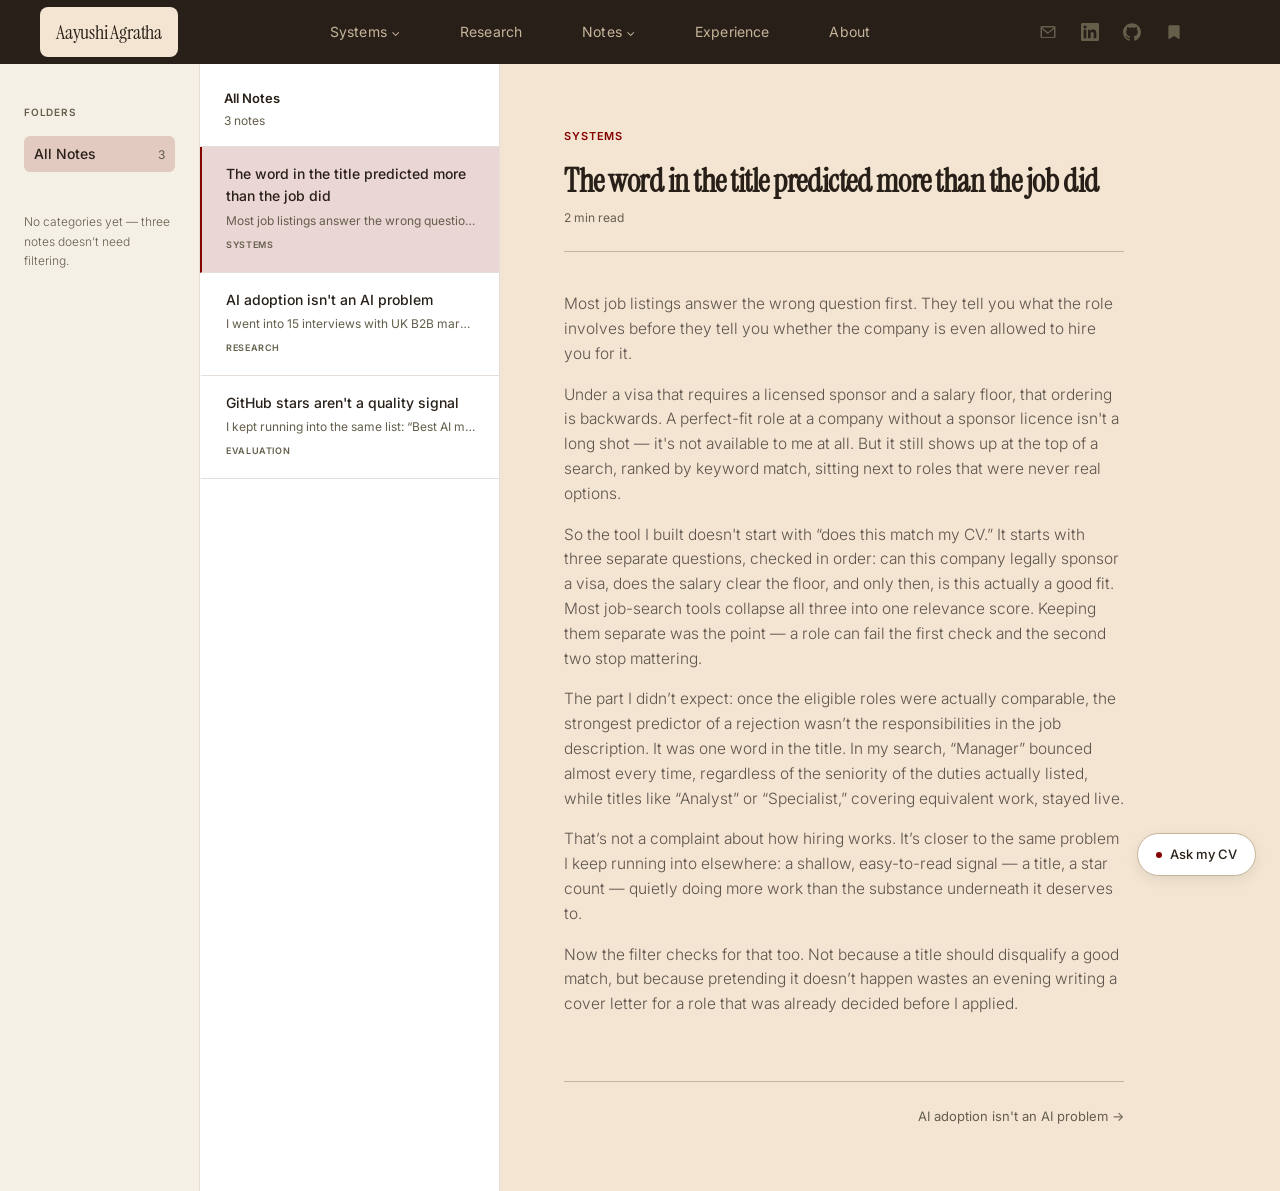
==== notes/index.html @ 8518b54d "Sync new nav across all pages, fix nav hover states, rework About lede - The nav restructure (social" ====
<!DOCTYPE html>
<html lang="en">
<head>
  <meta charset="UTF-8">
  <meta name="viewport" content="width=device-width, initial-scale=1.0">
  <title>The word in the title predicted more than the job did — Aayushi Agratha</title>
  <meta name="description" content="Most job listings answer the wrong question first. They tell you what the role involves before they tell you whether the company is even allowed to hi">
  <link rel="preconnect" href="https://fonts.googleapis.com">
  <link rel="preconnect" href="https://fonts.gstatic.com" crossorigin>
  <link href="https://fonts.googleapis.com/css2?family=Instrument+Serif:ital@0;1&family=Inter:wght@300;400;500&display=swap" rel="stylesheet">
  <link rel="stylesheet" href="../styles.css">
</head>
<body>

  <a href="#main-content" class="skip-link">Skip to content</a>

  <header class="nav">
    <div class="nav-inner">
      <a href="../index.html" class="nav-name">Aayushi Agratha</a>
      <nav class="nav-links">
        <div class="nav-item has-dropdown">
          <a href="../index.html#systems" class="nav-link">Systems</a>
          <div class="nav-dropdown" data-nav-dropdown="systems"></div>
        </div>
        <a href="../index.html#research" class="nav-link">Research</a>
        <div class="nav-item has-dropdown">
          <a href="../notes/" class="nav-link">Notes</a>
          <div class="nav-dropdown" data-nav-dropdown="notes"></div>
        </div>
        <a href="../index.html#experience" class="nav-link">Experience</a>
        <a href="../index.html#about" class="nav-link">About</a>
      </nav>
      <div class="social-pill social-pill--nav nav-social">
        <a href="mailto:aayushi.agratha@gmail.com" class="social-item" aria-label="Email">
          <span class="social-icon"><svg fill="currentColor" role="img" viewBox="0 0 24 24" xmlns="http://www.w3.org/2000/svg"><title>Email</title>
<path d="M2 5.5A1.5 1.5 0 0 1 3.5 4h17A1.5 1.5 0 0 1 22 5.5v13a1.5 1.5 0 0 1-1.5 1.5h-17A1.5 1.5 0 0 1 2 18.5v-13Zm2.2.5 7.8 6.4L19.8 6H4.2ZM20 7.9l-7.53 6.19a1.5 1.5 0 0 1-1.9 0L4 7.9v10.6h16V7.9Z"/>
</svg></span>
          <span class="social-tip">Email</span>
        </a>
        <a href="https://linkedin.com/in/aayushiagratha" target="_blank" rel="noopener noreferrer" class="social-item" aria-label="LinkedIn">
          <span class="social-icon"><svg fill="currentColor" role="img" viewBox="0 0 24 24" xmlns="http://www.w3.org/2000/svg"><title>LinkedIn</title><path d="M20.447 20.452h-3.554v-5.569c0-1.328-.027-3.037-1.852-3.037-1.853 0-2.136 1.445-2.136 2.939v5.667H9.351V9h3.414v1.561h.046c.477-.9 1.637-1.85 3.37-1.85 3.601 0 4.267 2.37 4.267 5.455v6.286zM5.337 7.433c-1.144 0-2.063-.926-2.063-2.065 0-1.138.92-2.063 2.063-2.063 1.14 0 2.064.925 2.064 2.063 0 1.139-.925 2.065-2.064 2.065zm1.782 13.019H3.555V9h3.564v11.452zM22.225 0H1.771C.792 0 0 .774 0 1.729v20.542C0 23.227.792 24 1.771 24h20.451C23.2 24 24 23.227 24 22.271V1.729C24 .774 23.2 0 22.222 0h.003z"/></svg></span>
          <span class="social-tip">LinkedIn</span>
        </a>
        <a href="https://github.com/aayushiagratha" target="_blank" rel="noopener noreferrer" class="social-item" aria-label="GitHub">
          <span class="social-icon"><svg fill="currentColor" role="img" viewBox="0 0 24 24" xmlns="http://www.w3.org/2000/svg"><title>GitHub</title><path d="M12 .297c-6.63 0-12 5.373-12 12 0 5.303 3.438 9.8 8.205 11.385.6.113.82-.258.82-.577 0-.285-.01-1.04-.015-2.04-3.338.724-4.042-1.61-4.042-1.61C4.422 18.07 3.633 17.7 3.633 17.7c-1.087-.744.084-.729.084-.729 1.205.084 1.838 1.236 1.838 1.236 1.07 1.835 2.809 1.305 3.495.998.108-.776.417-1.305.76-1.605-2.665-.3-5.466-1.332-5.466-5.93 0-1.31.465-2.38 1.235-3.22-.135-.303-.54-1.523.105-3.176 0 0 1.005-.322 3.3 1.23.96-.267 1.98-.399 3-.405 1.02.006 2.04.138 3 .405 2.28-1.552 3.285-1.23 3.285-1.23.645 1.653.24 2.873.12 3.176.765.84 1.23 1.91 1.23 3.22 0 4.61-2.805 5.625-5.475 5.92.42.36.81 1.096.81 2.22 0 1.606-.015 2.896-.015 3.286 0 .315.21.69.825.57C20.565 22.092 24 17.592 24 12.297c0-6.627-5.373-12-12-12"/></svg></span>
          <span class="social-tip">GitHub</span>
        </a>
        <a href="https://www.playbook.com/s/aayushiagratha/o82hjyKJjJtqUk6vEiYqnMmT" target="_blank" rel="noopener noreferrer" class="social-item" aria-label="Playbook">
          <span class="social-icon"><svg fill="currentColor" role="img" viewBox="0 0 24 24" xmlns="http://www.w3.org/2000/svg"><title>Playbook</title>
<path d="M6 3a1.5 1.5 0 0 0-1.5 1.5v16.19a.75.75 0 0 0 1.157.63L12 17.29l6.343 4.03A.75.75 0 0 0 19.5 20.69V4.5A1.5 1.5 0 0 0 18 3H6Z"/>
</svg></span>
          <span class="social-tip">Playbook</span>
        </a>
      </div>
      <button class="nav-menu-btn" id="menuBtn" aria-label="Menu" aria-expanded="false" aria-controls="mobileNav">
        <span></span><span></span>
      </button>
    </div>
  </header>

  <div class="mobile-nav" id="mobileNav">
    <a href="../index.html#systems" class="mobile-nav-link">Systems</a>
    <a href="../index.html#research" class="mobile-nav-link">Research</a>
    <a href="../notes/" class="mobile-nav-link">Notes</a>
    <a href="../index.html#experience" class="mobile-nav-link">Experience</a>
    <a href="../index.html#about" class="mobile-nav-link">About</a>
    <a href="mailto:aayushi.agratha@gmail.com" class="mobile-nav-link">Email</a>
    <a href="https://linkedin.com/in/aayushiagratha" target="_blank" rel="noopener noreferrer" class="mobile-nav-link">LinkedIn</a>
    <a href="https://github.com/aayushiagratha" target="_blank" rel="noopener noreferrer" class="mobile-nav-link">GitHub</a>
    <a href="https://www.playbook.com/s/aayushiagratha/o82hjyKJjJtqUk6vEiYqnMmT" target="_blank" rel="noopener noreferrer" class="mobile-nav-link">Playbook</a>
  </div>

  <main id="main-content" class="notes-app">
    <div class="notes-sidebar">
      <div class="notes-sidebar-label">Folders</div>
      <div class="notes-sidebar-folder">All Notes <span class="notes-sidebar-count">3</span></div>
      <p class="notes-sidebar-note">No categories yet — three notes doesn’t need filtering.</p>
    </div>

    <div class="notes-list-pane">
      <div class="notes-list-header">
        <div class="notes-list-title">All Notes</div>
        <div class="notes-list-count">3 notes</div>
      </div>
      <a href="../notes/the-word-in-the-title-predicted-more-than-the-job-did/" class="notes-item active">
        <div class="notes-item-title">The word in the title predicted more than the job did</div>
        <div class="notes-item-preview">Most job listings answer the wrong question first. They tell...</div>
        <span class="notes-item-tag">Systems</span>
      </a>
      <a href="../notes/ai-adoption-isnt-an-ai-problem/" class="notes-item">
        <div class="notes-item-title">AI adoption isn't an AI problem</div>
        <div class="notes-item-preview">I went into 15 interviews with UK B2B marketers expecting to...</div>
        <span class="notes-item-tag">Research</span>
      </a>
      <a href="../notes/github-stars-arent-a-quality-signal/" class="notes-item">
        <div class="notes-item-title">GitHub stars aren't a quality signal</div>
        <div class="notes-item-preview">I kept running into the same list: “Best AI marketing skills...</div>
        <span class="notes-item-tag">Evaluation</span>
      </a>
    </div>

    <div class="notes-reading-pane">
      <div class="notes-reading-inner">
        <div class="notes-reading-tag">Systems</div>
        <h1 class="notes-reading-title">The word in the title predicted more than the job did</h1>
        <div class="notes-reading-meta">2 min read</div>
        <div class="notes-reading-body">
          <p>Most job listings answer the wrong question first. They tell you what the role involves before they tell you whether the company is even allowed to hire you for it.</p>
          <p>Under a visa that requires a licensed sponsor and a salary floor, that ordering is backwards. A perfect-fit role at a company without a sponsor licence isn't a long shot — it's not available to me at all. But it still shows up at the top of a search, ranked by keyword match, sitting next to roles that were never real options.</p>
          <p>So the tool I built doesn't start with “does this match my CV.” It starts with three separate questions, checked in order: can this company legally sponsor a visa, does the salary clear the floor, and only then, is this actually a good fit. Most job-search tools collapse all three into one relevance score. Keeping them separate was the point — a role can fail the first check and the second two stop mattering.</p>
          <p>The part I didn’t expect: once the eligible roles were actually comparable, the strongest predictor of a rejection wasn’t the responsibilities in the job description. It was one word in the title. In my search, “Manager” bounced almost every time, regardless of the seniority of the duties actually listed, while titles like “Analyst” or “Specialist,” covering equivalent work, stayed live.</p>
          <p>That’s not a complaint about how hiring works. It’s closer to the same problem I keep running into elsewhere: a shallow, easy-to-read signal — a title, a star count — quietly doing more work than the substance underneath it deserves to.</p>
          <p>Now the filter checks for that too. Not because a title should disqualify a good match, but because pretending it doesn’t happen wastes an evening writing a cover letter for a role that was already decided before I applied.</p>
        </div>
        <div class="notes-prevnext"><span></span><a href="../notes/ai-adoption-isnt-an-ai-problem/" class="next">AI adoption isn't an AI problem →</a></div>
      </div>
    </div>
  </main>

  <script src="../data/projects.js"></script>
  <script src="../data/notes.js"></script>
  <script src="../script.js"></script>
  <a href="https://ask-my-cv-woad.vercel.app" class="ask-cv-float" data-ask-cv>
    <span class="ask-cv-dot"></span>Ask my CV
  </a>

  <div class="ask-cv-modal" id="askCvModal" role="dialog" aria-modal="true" aria-label="Ask my CV">
    <div class="ask-cv-modal-backdrop" data-ask-cv-close></div>
    <div class="ask-cv-modal-panel">
      <button class="ask-cv-modal-close" data-ask-cv-close aria-label="Close">×</button>
      <iframe src="https://ask-my-cv-woad.vercel.app" title="Ask my CV" loading="lazy"></iframe>
    </div>
  </div>

</body>
</html>
---- styles.css ----
/* ============================================================
AAYUSHI AGRATHA â PORTFOLIO
White ground Â· Instrument Serif + Inter Â· Conscious space
============================================================ */

/* ----------------------------------------------------------
TOKENS
---------------------------------------------------------- */
:root {
     /* Editorial espresso/cream/red palette. Accent discipline: --accent
        marks interaction, active state, status, or selection ONLY —
        never a static heading/label (those use --ink-muted). */
     --white: #ffffff;
     --off-white: #f3e5d2;
     --stone-50: #f5f0e6;
     --stone-100: #e6dfd9;
     --stone-200: #c5b49a;
     --stone-400: #645e4b;
     --ink: #282018;
     --ink-soft: #5d544d;
     --ink-muted: #645e4b; /* darkened from #79715a — the lighter value failed WCAG AA (4.5:1) against the cream/sage backgrounds it appears on */
     --accent: #850000;
     --accent-subtle: #c5b49a;
     --accent-tint: rgba(133,0,0,0.16);
     --brown-deep: #54422b;

  --font-serif: 'Instrument Serif', Georgia, serif;
     --font-sans: 'Inter', -apple-system, sans-serif;

  --space-xs: 4px;
     --space-s: 8px;
     --space-m: 16px;
     --space-l: 24px;
     --space-xl: 40px;
     --space-2xl: 64px;
     --space-3xl: 96px;
     --space-4xl: 128px;

  --radius: 4px;
     --radius-m: 8px;

  --max-w: 1100px;
     --col-w: 720px;

  --ease: cubic-bezier(0.4, 0, 0.2, 1);
}

/* ----------------------------------------------------------
RESET
---------------------------------------------------------- */
*, *::before, *::after { box-sizing: border-box; margin: 0; padding: 0; }

html {
     scroll-behavior: smooth;
     -webkit-text-size-adjust: 100%;
}

body {
     font-family: var(--font-sans);
     font-size: 16px;
     line-height: 1.6;
     color: var(--ink);
     background: var(--white);
     -webkit-font-smoothing: antialiased;
}

/* ----------------------------------------------------------
FOCUS — no visible focus state existed anywhere before this.
:focus-visible only, so mouse clicks don't show the ring —
keyboard/switch navigation does. Accent color is correct here:
focus is an interaction state, same rule as everything else.
---------------------------------------------------------- */
a:focus-visible,
button:focus-visible,
[tabindex]:focus-visible {
  outline: 2px solid var(--accent);
  outline-offset: 3px;
  border-radius: 2px;
}

/* ----------------------------------------------------------
SKIP LINK — visually hidden until focused, first tab stop
on every page.
---------------------------------------------------------- */
.skip-link {
  position: absolute;
  top: -100px;
  left: var(--space-m);
  z-index: 200;
  background: var(--ink);
  color: var(--white);
  padding: 10px 18px;
  border-radius: var(--radius);
  font-size: 14px;
  font-weight: 500;
  transition: top 0.15s var(--ease);
}
.skip-link:focus-visible {
  top: var(--space-m);
  outline: 2px solid var(--white);
  outline-offset: 2px;
}

a { color: inherit; text-decoration: none; }
img { display: block; max-width: 100%; }
button { cursor: pointer; border: none; background: none; font-family: inherit; }
ul { list-style: none; }

/* ----------------------------------------------------------
NAV
---------------------------------------------------------- */
.nav {
     position: fixed;
     top: 0;
     left: 0;
     right: 0;
     z-index: 100;
     background: var(--ink); /* matches .hero */
}

.nav-inner {
     padding: 0 var(--space-xl);
     height: 64px;
     display: grid;
     grid-template-columns: auto 1fr auto auto;
     align-items: center;
     gap: var(--space-xl);
}

/* explicit placement so each piece stays pinned to its corner
   regardless of which siblings are hidden (e.g. .nav-links on mobile) */
.nav-name { grid-column: 1; }
.nav-links { grid-column: 2; }
.nav-social { grid-column: 3; }
.nav-menu-btn { grid-column: 4; }

.nav-name {
     font-family: var(--font-serif);
     font-size: 20px;
     color: var(--ink);
     background: var(--off-white);
     flex-shrink: 0;
     letter-spacing: -0.01em;
     font-weight: 400;
     padding: 9px 16px;
     border-radius: var(--radius-m);
     transition: opacity 0.2s var(--ease);
}

.nav-name:hover { opacity: 0.85; }

.nav-links {
     display: flex;
     align-items: stretch; /* stretch to the full nav height so dropdowns
        anchor to the bar's bottom edge, not the text's own line height */
     align-self: stretch;
     justify-content: center;
     gap: var(--space-xl);
}

.nav-link {
     position: relative;
     display: flex;
     align-items: center;
     padding: 0 10px;
     border-radius: 8px;
     font-size: 14px;
     font-weight: 400;
     color: var(--stone-200);
     letter-spacing: 0.01em;
     transition: color 0.2s var(--ease), background 0.2s var(--ease);
}

.nav-link::before {
     content: "";
     position: absolute;
     bottom: 14px;
     left: 50%;
     transform: translateX(-50%);
     width: 0;
     height: 2px;
     border-radius: 1px;
     background: var(--accent);
     opacity: 0;
     transition: width 0.2s var(--ease), opacity 0.2s var(--ease);
}

.nav-link:hover {
     color: var(--off-white);
     background: rgba(133, 0, 0, 0.14);
}

.nav-link:hover::before { width: 14px; opacity: 1; }

.nav-item {
     position: relative;
     display: flex;
     align-items: stretch;
}

.nav-item.has-dropdown > .nav-link::after {
     content: "⌄";
     display: inline-block;
     margin-left: 4px;
     color: inherit; /* follows .nav-link's own color/hover state */
     font-size: 12px;
}

.nav-dropdown {
     position: absolute;
     top: 100%;
     left: 50%;
     transform: translate(-50%, 10px);
     width: 260px;
     background: var(--ink);
     border: 1px solid var(--ink-soft);
     border-radius: var(--radius-m);
     box-shadow: 0 12px 32px -12px rgba(0,0,0,0.4);
     padding: 8px;
     display: flex;
     flex-direction: column;
     opacity: 0;
     visibility: hidden;
     transition: opacity 0.15s var(--ease), transform 0.15s var(--ease);
}

.nav-item:hover .nav-dropdown,
.nav-item:focus-within .nav-dropdown {
     opacity: 1;
     visibility: visible;
     transform: translate(-50%, 4px);
}

.nav-dropdown a {
     padding: 10px 12px;
     font-size: 13px;
     line-height: 1.4;
     color: var(--stone-200);
     border-bottom: 1px solid rgba(255,255,255,0.08);
     transition: background 0.15s var(--ease), color 0.15s var(--ease);
}

.nav-dropdown a:first-child { border-radius: 6px 6px 0 0; }
.nav-dropdown a:last-child { border-bottom: none; border-radius: 0 0 6px 6px; }

.nav-dropdown a:hover { background: rgba(255,255,255,0.06); color: var(--off-white); }

/* nav's social pill sits on a dark nav bar already, so the tooltip
   flips to open downward instead of upward off the top of the viewport */
.social-pill--nav .social-tip {
     bottom: auto;
     top: 100%;
     margin-bottom: 0;
     margin-top: 8px;
     transform: translateX(-50%) translateY(-4px);
}

.social-pill--nav .social-tip::after {
     top: auto;
     bottom: 100%;
     transform: translateX(-50%) rotate(45deg);
}

.social-pill--nav .social-item:hover .social-tip,
.social-pill--nav .social-item:focus-visible .social-tip {
     transform: translateX(-50%) translateY(0);
}

.nav-menu-btn {
     display: none;
     flex-direction: column;
     gap: 5px;
     padding: 4px;
}

.nav-menu-btn span {
     display: block;
     width: 22px;
     height: 1.5px;
     background: var(--off-white);
     transition: transform 0.2s var(--ease), opacity 0.2s var(--ease);
}

/* ----------------------------------------------------------
MOBILE NAV
---------------------------------------------------------- */
.mobile-nav {
     position: fixed;
     top: 64px;
     left: 0;
     right: 0;
     background: var(--white);
     border-bottom: 1px solid var(--stone-100);
     padding: var(--space-m) var(--space-xl);
     display: none;
     flex-direction: column;
     gap: var(--space-m);
     z-index: 99;
}

.mobile-nav.open { display: flex; }

.mobile-nav-link {
     font-size: 15px;
     color: var(--ink-soft);
     padding: var(--space-s) 0;
     border-bottom: 1px solid var(--stone-100);
}

/* ----------------------------------------------------------
HERO
---------------------------------------------------------- */
.hero {
  display: flex;
  align-items: center;
  padding-top: calc(64px + var(--space-2xl));
  padding-bottom: 0;
  padding-left: var(--space-xl);
  padding-right: var(--space-xl);
  background: var(--ink);
  color: var(--stone-50);
}

.hero-inner {
     max-width: var(--max-w);
     margin: 0 auto;
     display: grid;
     grid-template-columns: 1fr 300px;
     align-items: center;
     gap: var(--space-4xl);
}

.hero-eyebrow {
     font-size: 11px;
     font-weight: 500;
     letter-spacing: 0.12em;
     text-transform: uppercase;
     color: var(--stone-400); /* matches .research-label on the same dark background */
     margin-bottom: var(--space-l);
}

.hero-headline {
     font-family: var(--font-serif);
     font-size: clamp(44px, 6vw, 72px);
     font-weight: 400;
     line-height: 1.08;
     letter-spacing: -0.025em;
     color: var(--off-white); /* matches .research-quote on the same dark background */
     margin-bottom: var(--space-l);
}

.hero-headline em {
     font-style: italic;
     color: var(--stone-200);
}

.hero-subline {
     font-size: 16px;
     color: var(--stone-200); /* matches .research-meta on the same dark background */
     max-width: 440px;
     margin-bottom: var(--space-xl);
     font-weight: 300;
     line-height: 1.6;
}

.hero-actions {
     display: flex;
     gap: var(--space-m);
     flex-wrap: wrap;
}

.hero-photo {
     display: flex;
     justify-content: flex-end;
}

.hero-img {
     width: 260px;
     height: 320px;
     object-fit: cover;
     object-position: center 10%;
     border-radius: 6px;
}

/* ----------------------------------------------------------
BUTTONS
---------------------------------------------------------- */
.btn-primary {
     display: inline-flex;
     align-items: center;
     padding: 12px 26px;
     background: var(--ink);
     color: var(--white);
     font-size: 14px;
     font-weight: 500;
     border-radius: 100px;
     transition: opacity 0.2s var(--ease);
     letter-spacing: 0.01em;
}

.btn-primary:hover { opacity: 0.75; }

/* FIX: btn-secondary border changed from stone-200 (#d8d5d0) to stone-400 (#a09890)
   so the outlined pill is clearly visible against the white background */
.btn-secondary {
     display: inline-flex;
     align-items: center;
     padding: 12px 26px;
     background: transparent;
     color: var(--ink);
     font-size: 14px;
     font-weight: 400;
     border: 1.5px solid var(--stone-400);
     border-radius: 100px;
     transition: border-color 0.2s var(--ease), background 0.2s var(--ease);
}

.btn-secondary:hover {
     border-color: var(--ink);
     background: var(--stone-50);
}

/* hero sits on the same dark background as .research-band now — invert
   the CTA pills to match, scoped so Systems/Contact pages are untouched */
.hero .btn-primary { background: var(--off-white); color: var(--ink); }
.hero .btn-secondary { color: var(--off-white); border-color: var(--stone-200); }
.hero .btn-secondary:hover { border-color: var(--off-white); background: rgba(255,255,255,0.08); }

/* ----------------------------------------------------------
SECTIONS
---------------------------------------------------------- */
.section {
     padding: var(--space-3xl) var(--space-xl);
}

.section-inner {
     max-width: var(--max-w);
     margin: 0 auto;
}

.section-header {
     margin-bottom: var(--space-2xl);
}

.section-alt {
     background: var(--off-white); /* cream — used for Notes only, see section-identity scheme */
}

.section-label {
     display: block;
     font-size: 11px;
     font-weight: 500;
     letter-spacing: 0.12em;
     text-transform: uppercase;
     color: var(--ink-muted); /* static label — accent stays scarce, see token comment */
     margin-bottom: var(--space-s);
}

.section-title {
     font-family: var(--font-serif);
     font-size: clamp(28px, 3.5vw, 40px);
     font-weight: 400;
     line-height: 1.2;
     letter-spacing: -0.02em;
     color: var(--ink);
}


/* ----------------------------------------------------------
WORK LIST
---------------------------------------------------------- */
.work-list {
     display: flex;
     flex-direction: column;
}

.work-item {
     border-top: 1px solid var(--stone-100);
}

.work-item:last-child {
     border-bottom: 1px solid var(--stone-100);
}

.work-row {
     display: grid;
     grid-template-columns: 180px 1fr 32px;
     align-items: start;
     gap: var(--space-xl);
     padding: var(--space-l) 0;
     cursor: pointer;
     transition: opacity 0.15s var(--ease);
}

.work-row:hover { opacity: 0.65; }

.work-meta {
     display: flex;
     flex-direction: column;
     gap: 3px;
     padding-top: 4px;
}

.work-year {
     font-size: 12px;
     font-weight: 400;
     color: var(--ink-muted);
}

.work-type {
     font-size: 10px;
     font-weight: 500;
     letter-spacing: 0.07em;
     text-transform: uppercase;
     color: var(--stone-400);
}

.work-title-group {
     display: flex;
     flex-direction: column;
     gap: 2px;
     align-items: flex-start;
}

.work-title {
     font-family: var(--font-serif);
     font-size: 24px;
     font-weight: 400;
     color: var(--ink);
     letter-spacing: -0.01em;
     line-height: 1.2;
}

.work-subtitle {
     font-size: 13px;
     color: var(--ink-muted);
     font-weight: 300;
     line-height: 1.4;
}

.work-toggle {
     font-size: 22px;
     color: var(--ink);
     font-weight: 300;
     line-height: 1;
     padding-top: 4px;
     transition: transform 0.3s var(--ease), color 0.15s var(--ease);
     user-select: none;
}

.work-item.open .work-toggle {
     transform: rotate(45deg);
     color: var(--ink);
}

/* ----------------------------------------------------------
WORK DETAIL (expandable accordion)
FIX: improved transition â smoother, unhurried fold/unfold.
The detail-inner uses padding-top (not just padding-bottom) so
content slides in from the top edge cleanly.
overflow:hidden on detail itself clips the child as grid row shrinks.
---------------------------------------------------------- */
.work-detail {
     display: grid;
     grid-template-rows: 0fr;
     transition: grid-template-rows 0.5s cubic-bezier(0.25, 0.46, 0.45, 0.94);
     overflow: hidden;
}

.work-item.open .work-detail {
     grid-template-rows: 1fr;
}

.work-detail-inner {
  min-height: 0;
  display: flex;
  flex-direction: column;
  gap: var(--space-xl);
  padding-left: 220px;
}

.work-detail-inner::after {
  content: '';
  display: block;
  height: var(--space-2xl);
  flex-shrink: 0;
}

.detail-block {
     display: flex;
     flex-direction: column;
     gap: var(--space-m);
}

.detail-lead {
     font-family: var(--font-serif);
     font-size: 18px;
     line-height: 1.6;
     color: var(--ink-soft);
     font-style: italic;
     max-width: var(--col-w);
}

.detail-cols {
     display: grid;
     grid-template-columns: 1fr 1fr;
     gap: var(--space-xl);
}

.detail-col {
     display: flex;
     flex-direction: column;
     gap: var(--space-s);
}

.detail-label {
     font-size: 10px;
     font-weight: 600;
     letter-spacing: 0.1em;
     text-transform: uppercase;
     color: var(--ink-muted);
     margin-bottom: var(--space-xs);
}

.detail-col p,
.detail-col ul {
     font-size: 14px;
     color: var(--ink-soft);
     line-height: 1.65;
}

.detail-list {
     display: flex;
     flex-direction: column;
     gap: var(--space-s);
     padding-left: var(--space-m);
}

.detail-list li {
     font-size: 14px;
     color: var(--ink-soft);
     line-height: 1.6;
     list-style: disc;
}

.detail-list li strong { color: var(--ink); }

.detail-note {
     font-size: 13px;
     color: var(--ink-muted);
     padding: var(--space-m) var(--space-l);
     background: var(--stone-50);
     border-radius: var(--radius-m);
     border-left: 2px solid var(--stone-200);
}

.detail-note a { color: var(--ink-soft); text-decoration: underline; text-underline-offset: 3px; }

.detail-link {
     font-size: 13px;
     font-weight: 500;
     color: var(--ink);
     text-decoration: underline;
     text-underline-offset: 3px;
     transition: color 0.15s var(--ease);
}

.detail-link:hover { color: var(--accent); }

.detail-note-inline {
     font-size: 13px;
     color: var(--ink-muted);
     font-style: italic;
}

/* ----------------------------------------------------------
TAGS
---------------------------------------------------------- */
.tag-row {
     display: flex;
     flex-wrap: wrap;
     gap: var(--space-s);
     margin-top: var(--space-s);
}

.tag {
     font-size: 12px;
     font-weight: 400;
     color: var(--ink-soft);
     padding: 3px 10px;
     border: 1px solid var(--stone-200);
     border-radius: 100px;
     background: var(--white);
}

/* ----------------------------------------------------------
AGENT LAYERS
---------------------------------------------------------- */
.agent-layers {
     display: flex;
     flex-direction: column;
     gap: var(--space-m);
}

.agent-layer {
     display: grid;
     grid-template-columns: 140px 1fr;
     gap: var(--space-m);
     align-items: start;
     padding: var(--space-m) var(--space-l);
     background: var(--stone-50);
     border-radius: var(--radius-m);
}

.layer-tag {
     font-size: 10px;
     font-weight: 600;
     letter-spacing: 0.08em;
     text-transform: uppercase;
     color: var(--ink-muted);
     padding-top: 2px;
}

.agent-layer p {
     font-size: 13px;
     color: var(--ink-soft);
     line-height: 1.55;
}

/* ----------------------------------------------------------
METRICS
---------------------------------------------------------- */
.metrics-grid {
     display: grid;
     grid-template-columns: 1fr 1fr;
     gap: var(--space-l);
     margin-bottom: var(--space-m);
}

.metric {
     display: flex;
     flex-direction: column;
     gap: 4px;
}

.metric-num {
     font-family: var(--font-serif);
     font-size: 36px;
     font-weight: 400;
     color: var(--ink);
     letter-spacing: -0.02em;
     line-height: 1;
}

.metric-label {
     font-size: 12px;
     color: var(--ink-muted);
     line-height: 1.4;
}

/* ----------------------------------------------------------
WRITING LINKS (inside Palik)
---------------------------------------------------------- */
.writing-links {
     display: flex;
     flex-wrap: wrap;
     gap: var(--space-s);
}

.writing-link {
     font-size: 13px;
     color: var(--ink-soft);
     border: 1px solid var(--stone-200);
     border-radius: var(--radius);
     padding: 6px 14px;
     transition: border-color 0.15s var(--ease), background 0.15s var(--ease);
}

.writing-link:hover {
     border-color: var(--ink);
     background: var(--stone-50);
}

/* ----------------------------------------------------------
WRITING LIST (redesigned compact writing section)
---------------------------------------------------------- */
.writing-list {
  display: flex;
  flex-direction: column;
  border-top: 1px solid var(--stone-100);
}

.writing-list-item {
  display: flex;
  align-items: baseline;
  justify-content: space-between;
  gap: var(--space-l);
  padding: var(--space-m) 0;
  border-bottom: 1px solid var(--stone-100);
}

.writing-list-item--plain {
  /* no link column â spans full width */
}

.writing-list-main {
  display: flex;
  flex-direction: column;
  gap: 3px;
  flex: 1;
  min-width: 0;
}

.writing-list-title {
  font-size: 14px;
  font-weight: 500;
  color: var(--ink);
  line-height: 1.4;
}

.writing-list-note {
  font-size: 13px;
  color: var(--ink-muted);
  line-height: 1.55;
  font-weight: 300;
}

.writing-list-link {
  font-size: 13px;
  color: var(--ink-muted);
  white-space: nowrap;
  flex-shrink: 0;
  transition: color 0.15s var(--ease);
  text-decoration: underline;
  text-underline-offset: 3px;
}

.writing-list-link:hover { color: var(--ink); }

/* ----------------------------------------------------------
WRITING SECTION
---------------------------------------------------------- */
.writing-section {
     display: flex;
     flex-direction: column;
     gap: var(--space-2xl);
}

.writing-category {
     display: flex;
     flex-direction: column;
     gap: var(--space-l);
}

.writing-category-title {
     font-family: var(--font-serif);
     font-size: 22px;
     font-weight: 400;
     color: var(--ink);
     letter-spacing: -0.01em;
}

.writing-category-desc {
     font-size: 14px;
     color: var(--ink-muted);
     max-width: 560px;
     line-height: 1.6;
}

.writing-samples {
     display: flex;
     flex-direction: column;
}

.writing-sample {
     padding: var(--space-l) 0;
     border-top: 1px solid var(--stone-100);
     display: flex;
     flex-direction: column;
     gap: var(--space-m);
}

.writing-sample:last-child { border-bottom: 1px solid var(--stone-100); }

.writing-sample-header {
     display: flex;
     align-items: baseline;
     justify-content: space-between;
     gap: var(--space-m);
     flex-wrap: wrap;
}

.writing-sample-label {
     font-size: 15px;
     font-weight: 500;
     color: var(--ink);
}

.writing-sample-link {
     font-size: 13px;
     color: var(--ink-muted);
     text-decoration: underline;
     text-underline-offset: 3px;
     transition: color 0.15s var(--ease);
}

.writing-sample-link:hover { color: var(--ink); }

.writing-sample-note {
     font-size: 12px;
     color: var(--ink-muted);
}

.writing-quote {
     font-family: var(--font-serif);
     font-size: 17px;
     font-style: italic;
     color: var(--ink-soft);
     line-height: 1.6;
     padding-left: var(--space-l);
     border-left: 2px solid var(--stone-200);
     max-width: 600px;
}

.writing-context {
     font-size: 13px;
     color: var(--ink-muted);
     line-height: 1.6;
     max-width: 560px;
}

.writing-divider {
     height: 1px;
     background: var(--stone-100);
}

/* ----------------------------------------------------------
ABOUT
---------------------------------------------------------- */
.about-grid {
     max-width: var(--col-w);
}

.about-lede {
     font-family: var(--font-serif);
     font-size: 32px;
     letter-spacing: -0.01em;
     color: var(--ink);
     margin-bottom: var(--space-m);
}

.about-para {
     font-size: 16px;
     line-height: 1.75;
     color: var(--ink-soft);
     margin-bottom: var(--space-l);
}

.about-details {
  display: flex;
  flex-direction: column;
  gap: var(--space-s);
  padding: var(--space-l) 0 0 0;
  border-top: 1px solid var(--stone-100);
  margin-top: var(--space-l);
}

.about-detail-row {
     display: grid;
     grid-template-columns: 100px 1fr;
     gap: var(--space-l);
     align-items: start;
}

.about-detail-label {
     font-size: 10px;
     font-weight: 600;
     letter-spacing: 0.1em;
     text-transform: uppercase;
     color: var(--ink-muted);
     padding-top: 2px;
}

.about-detail-value {
     font-size: 14px;
     color: var(--ink-soft);
     line-height: 1.5;
}

/* ----------------------------------------------------------
CERTIFICATIONS TOGGLE
---------------------------------------------------------- */
.certifications {
     margin-top: 0;
     border-top: none;
     padding-top: 0;
}

.certs-toggle {
     font-size: 13px;
     font-weight: 400;
     color: var(--ink-muted);
     display: flex;
     align-items: center;
     gap: var(--space-s);
     transition: color 0.15s var(--ease);
     padding: var(--space-xs) 0;
}

.certs-toggle:hover { color: var(--ink); }

.certs-arrow {
     display: inline-block;
     transition: transform 0.25s var(--ease);
     font-size: 12px;
}

.certs-toggle[aria-expanded="true"] .certs-arrow {
     transform: rotate(180deg);
}

.certs-list {
     display: none;
     flex-direction: column;
     gap: var(--space-s);
     margin-top: var(--space-m);
     padding: var(--space-l);
     background: var(--stone-50);
     border-radius: var(--radius-m);
}

.certs-list.open { display: flex; }

.cert-row {
     display: grid;
     grid-template-columns: 80px 1fr;
     gap: var(--space-m);
     font-size: 13px;
}

.cert-issuer { font-weight: 500; color: var(--ink); }
.cert-name { color: var(--ink-soft); }

/* ----------------------------------------------------------
TOOLS PYRAMID — real tools only (About > Skills), tapering
4-3-2-1 to a point. Icons are self-hosted, currentColor SVGs
(Simple Icons, CC0 + the official NVivo mark, stripped to a
monochrome line) — no runtime CDN dependency.
---------------------------------------------------------- */
.tools-pyramid {
     display: flex;
     flex-direction: column;
     align-items: center;
     gap: var(--space-m);
     margin-top: var(--space-s);
     padding-top: var(--space-s);
}

.tool-row {
     display: flex;
     justify-content: center;
     gap: var(--space-l);
}

.tool-item {
     display: flex;
     flex-direction: column;
     align-items: center;
     gap: 6px;
     color: var(--ink-muted);
     transition: color 0.15s var(--ease);
}

.tool-item:hover { color: var(--accent); }

.tool-item svg { width: 22px; height: 22px; }

.tool-item em {
     font-style: normal;
     font-size: 10px;
     font-weight: 500;
     letter-spacing: 0.02em;
     white-space: nowrap;
     color: inherit;
}

@media (max-width: 600px) {
  .tool-row { gap: var(--space-m); flex-wrap: wrap; }
  .tool-item em { display: none; }
}

/* ----------------------------------------------------------
CONTACT
---------------------------------------------------------- */
.contact-block {
     display: flex;
     flex-direction: column;
     gap: var(--space-l);
     max-width: 600px;
}

.contact-headline {
     font-family: var(--font-serif);
     font-size: clamp(32px, 4vw, 48px);
     font-weight: 400;
     line-height: 1.2;
     letter-spacing: -0.02em;
     color: var(--ink);
}

/* social pill — dark exception like the nav/hero, same idiom:
   ink pill, muted icons, accent-red only on hover/focus */
.social-pill {
     display: inline-flex;
     align-items: center;
     gap: 2px;
     padding: 6px;
     border-radius: 16px;
     background: var(--ink);
     width: fit-content;
}

.social-item {
     position: relative;
     display: flex;
     align-items: center;
     justify-content: center;
     width: 40px;
     height: 40px;
     border-radius: 12px;
     color: var(--stone-400);
     transition: color 0.2s var(--ease), background 0.2s var(--ease);
}

.social-icon svg { width: 18px; height: 18px; display: block; }

.social-item::before {
     content: "";
     position: absolute;
     bottom: 6px;
     left: 50%;
     transform: translateX(-50%);
     width: 0;
     height: 2px;
     border-radius: 1px;
     background: var(--accent);
     opacity: 0;
     transition: width 0.2s var(--ease), opacity 0.2s var(--ease);
}

.social-item:hover,
.social-item:focus-visible {
     color: var(--off-white);
     background: rgba(133, 0, 0, 0.22);
}

.social-item:hover::before,
.social-item:focus-visible::before {
     width: 14px;
     opacity: 1;
}

.social-tip {
     position: absolute;
     bottom: 100%;
     left: 50%;
     margin-bottom: 8px;
     padding: 5px 10px;
     border-radius: 8px;
     background: var(--off-white);
     color: var(--ink);
     font-size: 11px;
     font-weight: 500;
     white-space: nowrap;
     opacity: 0;
     pointer-events: none;
     transform: translateX(-50%) translateY(4px);
     transition: opacity 0.2s var(--ease), transform 0.2s var(--ease);
}

.social-tip::after {
     content: "";
     position: absolute;
     top: 100%;
     left: 50%;
     width: 6px;
     height: 6px;
     background: var(--off-white);
     transform: translateX(-50%) rotate(45deg);
}

.social-item:hover .social-tip,
.social-item:focus-visible .social-tip {
     opacity: 1;
     transform: translateX(-50%) translateY(0);
}

/* ----------------------------------------------------------
FOOTER
---------------------------------------------------------- */
.footer {
     padding: var(--space-xl);
     border-top: 1px solid var(--stone-100);
     margin-top: var(--space-3xl);
}

.footer-inner {
     max-width: var(--max-w);
     margin: 0 auto;
     display: flex;
     justify-content: space-between;
     align-items: center;
     font-size: 13px;
     color: var(--ink-muted);
}

/* ----------------------------------------------------------
RESPONSIVE
---------------------------------------------------------- */
@media (max-width: 900px) {
     .nav-links { display: none; }
     .nav-social { display: none; }
     .nav-menu-btn { display: flex; }
     .nav-inner { padding: 0 var(--space-l); }

  .hero {
         padding-top: 96px;
         padding-bottom: 0;
         padding-left: var(--space-l);
         padding-right: var(--space-l);
  }

  .hero-inner {
         grid-template-columns: 1fr;
         gap: var(--space-2xl);
  }

  .hero-photo { order: -1; justify-content: flex-start; }
     .hero-img { width: 160px; height: 200px; }

  .work-row {
         grid-template-columns: 1fr 28px;
         gap: var(--space-m);
  }

  .work-meta { display: none; }
     .work-detail-inner { padding-left: 0; max-width: 100%; overflow-x: hidden; }
     .detail-cols { grid-template-columns: 1fr; }
     .metrics-grid { grid-template-columns: 1fr 1fr; }
     .agent-layer { grid-template-columns: 1fr; }
     .about-detail-row { grid-template-columns: 1fr; gap: var(--space-xs); }

  .section { padding: var(--space-2xl) var(--space-l); }
     .footer { padding: var(--space-l); }

  .writing-list-item {
    flex-direction: column;
    align-items: flex-start;
    gap: var(--space-s);
  }
  .writing-list-link { align-self: flex-start; }
}

@media (max-width: 600px) {
     .hero-headline { font-size: 38px; }
     .contact-headline { font-size: 28px; }
     .section-title { font-size: 26px; }
     .metrics-grid { grid-template-columns: 1fr 1fr; }
     .hero-actions { flex-direction: column; }
     .hero-actions a { text-align: center; justify-content: center; }
     .metric-num { font-size: 30px; }
}

/* ----------------------------------------------------------
REDUCED MOTION
---------------------------------------------------------- */

@media (prefers-reduced-motion: reduce) {
     * { transition-duration: 0.01ms !important; animation-duration: 0.01ms !important; }
     html { scroll-behavior: auto; }
}

/* Architecture Diagram */
.architecture-diagram {
  max-width: 600px;
  margin-left: auto;
  margin-right: auto;
}
.architecture-diagram svg {
  width: 100%;
  height: auto;
  display: block;
}

/* ââ Position Pilot Featured Section âââââââââââââââââââââââââââ */
.pp-featured {
  border-top: 1px solid var(--stone-100);
}

.pp-hero {
  margin-bottom: var(--space-xl);
}

.pp-title {
  font-family: var(--font-serif);
  font-size: clamp(36px, 5vw, 60px);
  font-weight: 400;
  letter-spacing: -0.025em;
  line-height: 1.1;
  color: var(--ink);
  margin-bottom: var(--space-m);
}

.pp-tagline {
  font-size: 17px;
  color: var(--ink-muted);
  max-width: 560px;
  line-height: 1.6;
  font-weight: 300;
  margin-bottom: var(--space-xl);
}

.pp-links {
  display: flex;
  gap: var(--space-m);
  flex-wrap: wrap;
}

.pp-expand-toggle {
  display: flex;
  align-items: center;
  justify-content: space-between;
  padding: var(--space-l) 0;
  border-top: 1px solid var(--stone-100);
  border-bottom: 1px solid var(--stone-100);
  cursor: pointer;
  transition: opacity 0.15s ease;
  margin-top: var(--space-xl);
}

.pp-expand-toggle:hover { opacity: 0.6; }

.pp-toggle-label {
  font-size: 14px;
  font-weight: 500;
  color: var(--ink);
  letter-spacing: 0.01em;
}

.pp-toggle-icon {
  font-size: 22px;
  color: var(--ink);
  font-weight: 300;
  transition: transform 0.25s ease;
}

.pp-expand-toggle[aria-expanded="true"] .pp-toggle-icon {
  transform: rotate(45deg);
  color: var(--ink);
}

.pp-detail {
  display: grid;
  grid-template-rows: 0fr;
  transition: grid-template-rows 0.35s cubic-bezier(0.25, 0.46, 0.45, 0.94);
  overflow: hidden;
}

.pp-detail.open {
  grid-template-rows: 1fr;
}

.pp-detail-inner {
  min-height: 0;
  display: flex;
  flex-direction: column;
  gap: var(--space-xl);
  padding-top: var(--space-xl);
}

.pp-detail-inner::after {
  content: '';
  display: block;
  height: var(--space-2xl);
}

/* ----------------------------------------------------------
HERO — text-only variant (no photo)
---------------------------------------------------------- */
.hero-inner--text-only {
  display: block;
  max-width: var(--col-w);
}

.hero-modes {
  display: flex;
  align-items: center;
  gap: var(--space-m);
  font-size: 15px;
  color: var(--stone-200);
  margin-bottom: var(--space-l);
  flex-wrap: wrap;
}

.hero-modes strong { font-weight: 500; color: var(--off-white); }
.hero-modes .dot { color: var(--stone-400); }

/* ----------------------------------------------------------
CURRENTLY — quiet interstitial between hero and systems
---------------------------------------------------------- */
.currently {
  padding: var(--space-xl) var(--space-xl);
  background: var(--ink); /* continues the hero's dark band, doesn't sit below it */
}

.currently-inner {
  max-width: var(--max-w);
  margin: 0 auto;
  display: flex;
  align-items: baseline;
  gap: var(--space-l);
  flex-wrap: wrap;
}

.currently-label {
  font-size: 11px;
  font-weight: 500;
  letter-spacing: 0.12em;
  text-transform: uppercase;
  color: var(--stone-400); /* matches .hero-eyebrow / .research-label on the same dark background */
  flex-shrink: 0;
}

.currently-text {
  font-size: 14px;
  font-weight: 300;
  color: var(--stone-200); /* matches .hero-subline / .research-meta on the same dark background */
}

/* ----------------------------------------------------------
STATUS BADGE — Live / Archived / Validating / Open Source.
The one place a static UI element is allowed to use --accent:
it marks status, not decoration, and only "Live" gets full red.
---------------------------------------------------------- */
.status-badge {
  font-size: 10px;
  font-weight: 600;
  letter-spacing: 0.08em;
  text-transform: uppercase;
  display: inline-flex;
  align-items: center;
  gap: 6px;
  color: var(--ink-muted);
}

.status-badge .dot {
  width: 6px;
  height: 6px;
  border-radius: 50%;
  background: var(--stone-400);
}

.status-badge--live { color: var(--accent); }
.status-badge--live .dot { background: var(--accent); }

/* ----------------------------------------------------------
SYSTEMS INTRO
---------------------------------------------------------- */
.systems-intro {
  font-family: var(--font-serif);
  font-style: italic;
  font-size: 19px;
  line-height: 1.6;
  color: var(--ink-soft);
  margin-top: var(--space-m);
}

/* ----------------------------------------------------------
NOTES PREVIEW
---------------------------------------------------------- */
.notes-preview-list {
  display: flex;
  flex-direction: column;
}

.note-row {
  display: flex;
  align-items: baseline;
  justify-content: space-between;
  gap: var(--space-l);
  padding: var(--space-l) 0;
  border-top: 1px solid var(--stone-100);
  transition: opacity 0.15s var(--ease);
}

.notes-preview-list .note-row:last-child { border-bottom: 1px solid var(--stone-100); }
.note-row:hover { opacity: 0.6; }
.note-row:hover .note-title { color: var(--accent); }
.note-title { transition: color 0.15s var(--ease); }

.note-title {
  font-family: var(--font-serif);
  font-size: 20px;
  color: var(--ink);
  letter-spacing: -0.005em;
}

.note-tag {
  font-size: 10px;
  font-weight: 500;
  letter-spacing: 0.08em;
  text-transform: uppercase;
  color: var(--ink-muted);
  white-space: nowrap;
}

@media (max-width: 900px) {
  .currently { padding: var(--space-l); }
}

/* ----------------------------------------------------------
ASK MY CV — a portfolio utility (interact with the CV right
now), not a Systems case study. Kept visually subordinate:
outlined pill, not the filled primary button style.
---------------------------------------------------------- */

.ask-cv-float {
  position: fixed;
  bottom: var(--space-l);
  right: var(--space-l);
  z-index: 90;
  display: inline-flex;
  align-items: center;
  gap: 8px;
  padding: 10px 18px;
  background: var(--white);
  color: var(--ink);
  font-size: 13px;
  font-weight: 500;
  border: 1px solid var(--stone-200);
  border-radius: 100px;
  box-shadow: 0 4px 16px -4px rgba(40,32,24,0.15);
  transition: border-color 0.15s var(--ease), color 0.15s var(--ease);
}

.ask-cv-float:hover { border-color: var(--accent); color: var(--accent); }

.ask-cv-dot {
  width: 6px;
  height: 6px;
  border-radius: 50%;
  background: var(--accent);
  flex-shrink: 0;
}

@media (max-width: 900px) {
  .ask-cv-float { bottom: var(--space-m); right: var(--space-m); padding: 9px 16px; font-size: 12px; }
}

/* ----------------------------------------------------------
NOTES APP — /notes/ index + /notes/[slug]/ pages. Static HTML,
one file per note, generated by hand from data/notes.js — no
client-side router, no CMS. Mirrors the mockup's sidebar/list/
reading-pane layout.
---------------------------------------------------------- */
.notes-app {
  display: grid;
  grid-template-columns: 200px 300px 1fr;
  min-height: 100vh;
  box-sizing: border-box;
  padding-top: 64px; /* clears the fixed nav — this was missing entirely before */
}

.notes-sidebar {
  background: var(--stone-50);
  border-right: 1px solid var(--stone-100);
  padding: var(--space-xl) var(--space-l);
}

.notes-sidebar-label {
  font-size: 10px;
  font-weight: 600;
  letter-spacing: 0.08em;
  text-transform: uppercase;
  color: var(--stone-400);
  margin-bottom: var(--space-m);
}

.notes-sidebar-folder {
  display: flex;
  align-items: center;
  justify-content: space-between;
  padding: 7px 10px;
  border-radius: 6px;
  background: var(--accent-tint);
  color: var(--ink);
  font-size: 14px;
  font-weight: 500;
}

.notes-sidebar-count { font-size: 12px; color: var(--ink-muted); font-weight: 400; }

.notes-sidebar-note {
  margin-top: var(--space-xl);
  font-size: 12px;
  color: var(--ink-muted);
  font-weight: 300;
  line-height: 1.6;
}

.notes-list-pane {
  border-right: 1px solid var(--stone-100);
  background: var(--white);
}

.notes-list-header {
  padding: var(--space-l) var(--space-l) var(--space-m);
  border-bottom: 1px solid var(--stone-100);
}

.notes-list-title { font-size: 13px; font-weight: 600; color: var(--ink); }
.notes-list-count { font-size: 12px; color: var(--ink-muted); margin-top: 2px; }

.notes-item {
  display: block;
  padding: var(--space-m) var(--space-l);
  border-bottom: 1px solid var(--stone-100);
  border-left: 2px solid transparent;
  transition: background 0.15s var(--ease);
}

.notes-item:hover { background: var(--stone-50); }
.notes-item.active { background: var(--accent-tint); border-left: 2px solid var(--accent); }

.notes-item-title { font-size: 14px; font-weight: 500; color: var(--ink); margin-bottom: 3px; }
.notes-item-preview {
  font-size: 12px;
  color: var(--ink-muted);
  overflow: hidden;
  text-overflow: ellipsis;
  white-space: nowrap;
}
.notes-item-tag {
  display: inline-block;
  margin-top: 6px;
  font-size: 9px;
  font-weight: 600;
  letter-spacing: 0.07em;
  text-transform: uppercase;
  color: var(--ink-muted);
}

.notes-reading-pane { background: var(--off-white); padding: var(--space-2xl); }
.notes-reading-inner { max-width: 560px; }

.notes-reading-tag {
  font-size: 11px;
  font-weight: 600;
  letter-spacing: 0.08em;
  text-transform: uppercase;
  color: var(--accent);
  margin-bottom: var(--space-m);
}

.notes-reading-title {
  font-family: var(--font-serif);
  font-size: 32px;
  letter-spacing: -0.015em;
  line-height: 1.2;
  margin-bottom: var(--space-s);
}

.notes-reading-meta {
  font-size: 12px;
  color: var(--ink-muted);
  margin-bottom: var(--space-xl);
  padding-bottom: var(--space-l);
  border-bottom: 1px solid var(--stone-200);
}

.notes-reading-body p {
  font-size: 15.5px;
  color: var(--ink-soft);
  font-weight: 300;
  margin-bottom: var(--space-m);
  max-width: 100%;
}
.notes-reading-body p:last-child { margin-bottom: 0; }

.notes-prevnext {
  display: flex;
  justify-content: space-between;
  gap: var(--space-l);
  margin-top: var(--space-2xl);
  padding-top: var(--space-l);
  border-top: 1px solid var(--stone-200);
}

.notes-prevnext a {
  font-size: 13px;
  color: var(--ink-muted);
  max-width: 45%;
  transition: color 0.15s var(--ease);
}
.notes-prevnext a:hover { color: var(--accent); }
.notes-prevnext .next { text-align: right; margin-left: auto; }

@media (max-width: 860px) {
  .notes-app { grid-template-columns: 1fr; min-height: auto; }
  .notes-sidebar { display: none; }
  .notes-list-pane { border-right: none; border-bottom: 1px solid var(--stone-100); }
  .notes-reading-pane { padding: var(--space-l); }
}

/* ----------------------------------------------------------
SYSTEM DETAIL PAGES — /systems/[slug]/. Reuses .pp-hero/.pp-title/
.pp-tagline/.pp-links (already generic despite the name) plus a
few small additions: code links, a results table, related-note line.
---------------------------------------------------------- */
.code-links { display: flex; flex-direction: column; max-width: var(--col-w); }
.code-link {
  display: flex;
  justify-content: space-between;
  align-items: baseline;
  padding: var(--space-m) var(--space-s);
  margin: 0 calc(var(--space-s) * -1);
  border-top: 1px solid var(--stone-100);
  transition: background 0.15s var(--ease);
}
.code-links .code-link:last-child { border-bottom: 1px solid var(--stone-100); }
.code-link:hover { background: var(--stone-50); }
.code-link-name { font-size: 15px; color: var(--ink); transition: color 0.15s var(--ease); }
.code-link:hover .code-link-name { color: var(--accent); }
.code-link-desc { font-size: 12px; color: var(--ink-muted); }

.results-table { display: flex; flex-direction: column; max-width: var(--max-w); margin-top: var(--space-m); }
.results-row {
  display: grid;
  grid-template-columns: 1fr 200px 80px;
  gap: var(--space-l);
  padding: var(--space-m) 0;
  border-top: 1px solid var(--stone-100);
  align-items: baseline;
}
.results-table .results-row:last-child { border-bottom: 1px solid var(--stone-100); }
.results-skill { font-size: 14px; color: var(--ink); }
.results-capability { font-size: 13px; color: var(--ink-muted); }
.results-score { font-family: var(--font-serif); font-size: 20px; color: var(--ink); text-align: right; }

.related-note {
  margin-top: var(--space-xl);
  padding: var(--space-l);
  background: var(--stone-50);
  border-radius: var(--radius-m);
  border-left: 2px solid var(--accent);
}
.related-note-label { font-size: 10px; font-weight: 600; letter-spacing: 0.1em; text-transform: uppercase; color: var(--ink-muted); margin-bottom: var(--space-xs); }
.related-note a { font-size: 15px; color: var(--ink); }
.related-note a:hover { color: var(--accent); }

@media (max-width: 900px) {
  .results-row { grid-template-columns: 1fr; gap: 4px; }
  .results-score { text-align: left; }
}

/* ----------------------------------------------------------
SYSTEMS CARDS — replaces the accordion pattern on the homepage.
Teaser only; full depth lives on each system's own page now.
Hierarchy via card size, not inline density.
---------------------------------------------------------- */
.systems-grid { display: flex; flex-direction: column; gap: var(--space-l); }

.sys-card {
  display: flex;
  flex-direction: column;
  border: 1px solid var(--stone-200);
  border-radius: var(--radius-m);
  background: var(--white);
  padding: var(--space-xl);
  transition: border-color 0.2s var(--ease), transform 0.2s var(--ease), box-shadow 0.2s var(--ease);
}
.sys-card:hover {
  border-color: var(--ink);
  transform: translateY(-2px);
  box-shadow: 0 8px 24px -12px rgba(40,32,24,0.18);
}

.sys-card--flagship { padding: var(--space-2xl); gap: var(--space-m); background: var(--off-white); }
.sys-flagship-top { display: flex; align-items: baseline; justify-content: space-between; gap: var(--space-m); flex-wrap: wrap; }
.sys-flagship-name { font-family: var(--font-serif); font-size: 32px; letter-spacing: -0.01em; color: var(--ink); }
.sys-flagship-tag { font-size: 17px; font-weight: 300; color: var(--ink-soft); margin-top: var(--space-xs); }
.sys-flagship-meta { font-size: 13px; color: var(--ink-muted); }

.sys-pipeline { display: flex; flex-direction: column; gap: 5px; padding-left: 2px; }
.pipeline-input { font-size: 13px; color: var(--ink-soft); }
.pipeline-arrow { font-size: 12px; color: var(--stone-400); line-height: 1; }
.pipeline-outputs { font-size: 14px; font-weight: 500; color: var(--ink); }

#secondarySystems { display: flex; flex-direction: column; gap: var(--space-l); }
.sys-row { display: grid; grid-template-columns: 1fr 1fr; gap: var(--space-l); }

.sys-card--secondary { gap: var(--space-s); }
.sys-name { font-family: var(--font-serif); font-size: 22px; letter-spacing: -0.01em; color: var(--ink); }
.sys-tag { font-size: 14px; font-weight: 300; color: var(--ink-soft); }

.sys-explore { font-size: 13px; font-weight: 500; color: var(--ink); transition: color 0.15s var(--ease); }
.sys-card:hover .sys-explore { color: var(--accent); }

@media (max-width: 900px) {
  .sys-card--flagship { padding: var(--space-l); }
  .sys-flagship-name { font-size: 26px; }
  .sys-row { grid-template-columns: 1fr; }
}

/* ----------------------------------------------------------
RESEARCH BAND — full-bleed dark teaser on the homepage. Safe now
that the SVG diagram (hardcoded light-theme colors) lives on its
own white page instead of here.
---------------------------------------------------------- */
.research-band { background: var(--ink); color: var(--stone-50); }
.research-inner {
  max-width: var(--max-w);
  margin: 0 auto;
  padding: var(--space-3xl) var(--space-xl);
  display: grid;
  grid-template-columns: 200px 1fr;
  gap: var(--space-2xl);
  align-items: start;
}
.research-label {
  font-size: 11px;
  font-weight: 500;
  letter-spacing: 0.12em;
  text-transform: uppercase;
  color: var(--stone-400); /* static label, not interaction — accent stays scarce */
}
.research-quote {
  font-family: var(--font-serif);
  font-style: italic;
  font-size: clamp(22px, 2.6vw, 30px);
  line-height: 1.4;
  color: var(--off-white);
  max-width: var(--col-w);
  margin-bottom: var(--space-l);
  text-wrap: balance;
}
.research-meta { font-size: 13px; color: var(--stone-200); margin-bottom: var(--space-l); }
.research-band .detail-link { color: var(--white); }
.research-band .detail-link:hover { color: var(--stone-200); }

@media (max-width: 900px) {
  .research-inner { grid-template-columns: 1fr; padding: var(--space-2xl) var(--space-l); gap: var(--space-l); }
}

/* ----------------------------------------------------------
ASK MY CV MODAL — inline chat, not a page navigation. Every
[data-ask-cv] trigger (nav link, mobile nav link, floating
button) opens this instead of following its href; the href
stays as a real link to the standalone app as a no-JS fallback.
---------------------------------------------------------- */
.ask-cv-modal {
  display: none;
  position: fixed;
  inset: 0;
  z-index: 300;
  align-items: flex-end;
  justify-content: flex-end;
  padding: var(--space-l);
  padding-bottom: 76px; /* clears the floating pill button it sits above */
}
.ask-cv-modal.open { display: flex; }

.ask-cv-modal-backdrop {
  position: absolute;
  inset: 0;
  background: transparent;
}

.ask-cv-modal-panel {
  position: relative;
  width: 380px;
  max-width: 100%;
  height: min(600px, 75vh);
  background: var(--white);
  border-radius: var(--radius-m);
  box-shadow: 0 24px 64px -12px rgba(40,32,24,0.4);
  overflow: hidden;
  display: flex;
  flex-direction: column;
}

.ask-cv-modal-close {
  position: absolute;
  top: var(--space-s);
  right: var(--space-s);
  z-index: 1;
  width: 32px;
  height: 32px;
  border-radius: 50%;
  background: var(--white);
  border: 1px solid var(--stone-200);
  color: var(--ink);
  font-size: 18px;
  line-height: 1;
  display: flex;
  align-items: center;
  justify-content: center;
  transition: border-color 0.15s var(--ease), color 0.15s var(--ease);
}
.ask-cv-modal-close:hover { border-color: var(--accent); color: var(--accent); }

.ask-cv-modal-panel iframe { width: 100%; height: 100%; border: none; flex: 1; }

@media (max-width: 600px) {
  .ask-cv-modal { padding: 0; }
  .ask-cv-modal-panel { max-width: 100%; height: 100%; border-radius: 0; }
}
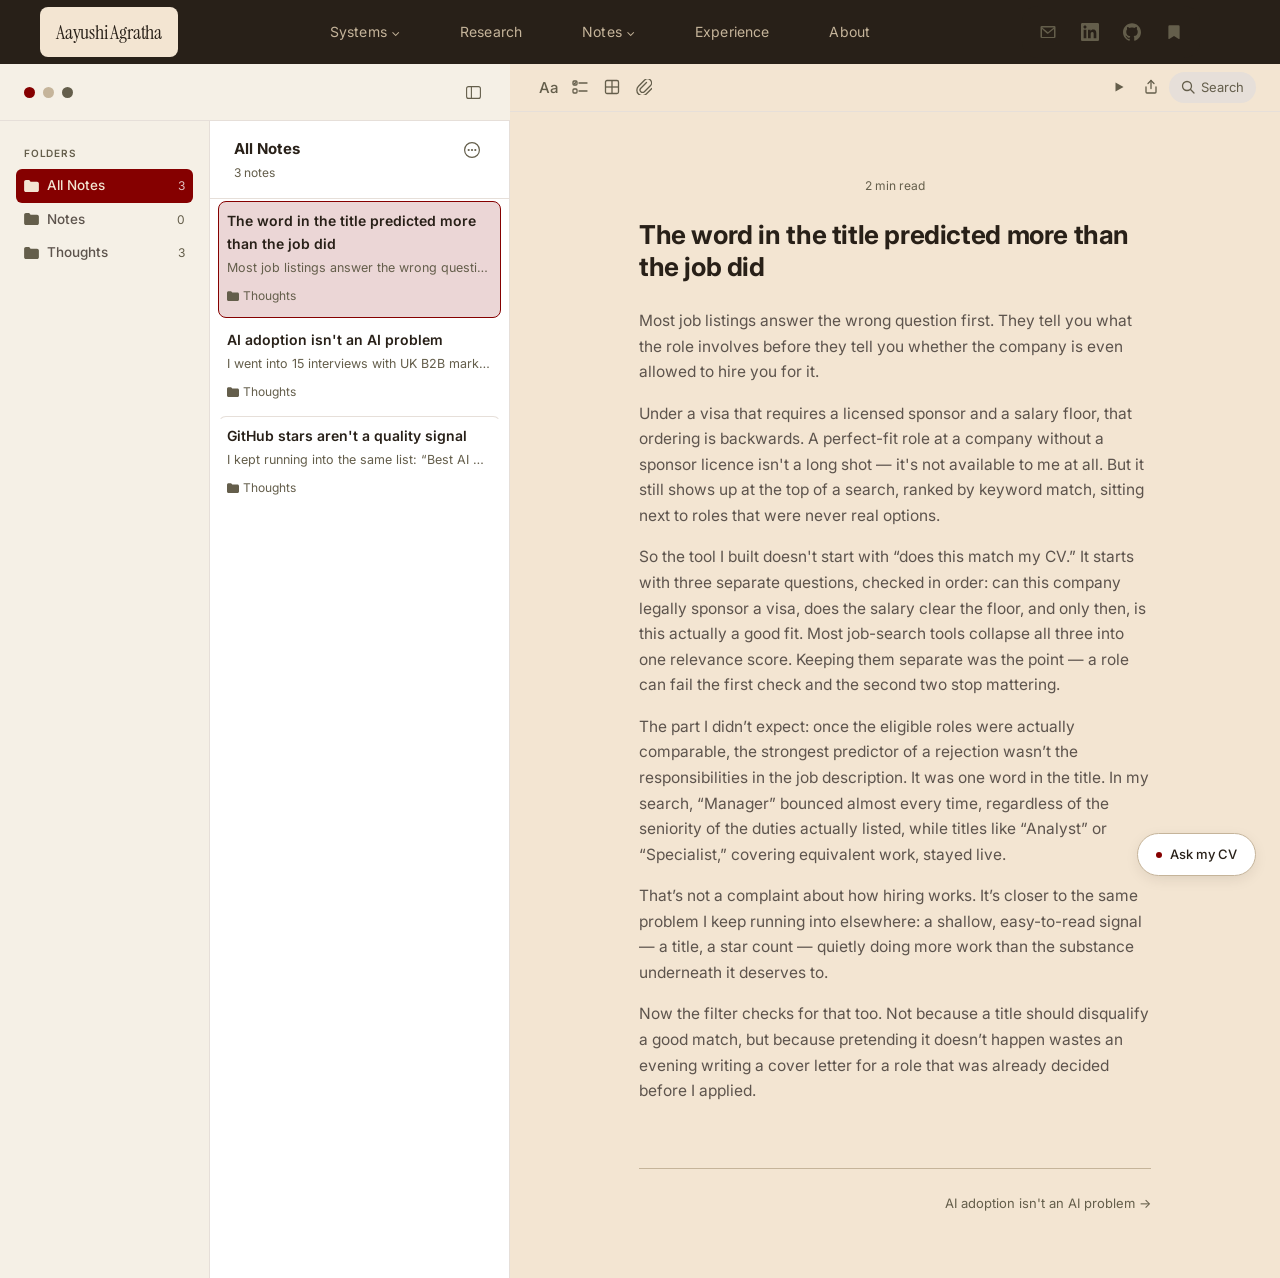
==== commit ced7dedd: "Rebuild /notes/ as a macOS/iOS Notes-styled reader Replace the plain sidebar/list/reading shell with" ====
--- a/notes/index.html
+++ b/notes/index.html
@@ -71,39 +71,62 @@
   </div>
 
   <main id="main-content" class="notes-app">
+    <div class="notes-chrome">
+      <span class="notes-dot notes-dot--1"></span>
+      <span class="notes-dot notes-dot--2"></span>
+      <span class="notes-dot notes-dot--3"></span>
+      <button class="notes-sidebar-toggle" type="button" aria-label="Toggle sidebar"><svg width="15" height="13" viewBox="0 0 15 13" fill="none" xmlns="http://www.w3.org/2000/svg"><rect x="0.6" y="0.6" width="13.8" height="11.8" rx="2" stroke="currentColor" stroke-width="1.1"/><line x1="5.4" y1="0.6" x2="5.4" y2="12.4" stroke="currentColor" stroke-width="1.1"/></svg></button>
+    </div>
+
     <div class="notes-sidebar">
       <div class="notes-sidebar-label">Folders</div>
-      <div class="notes-sidebar-folder">All Notes <span class="notes-sidebar-count">3</span></div>
-      <p class="notes-sidebar-note">No categories yet — three notes doesn’t need filtering.</p>
+      <a href="../notes/" class="notes-sidebar-folder notes-sidebar-folder--active"><svg width="15" height="12" viewBox="0 0 16 13" fill="currentColor" xmlns="http://www.w3.org/2000/svg"><path d="M0 2C0 0.895 0.895 0 2 0H5.5L7 1.8H14C15.105 1.8 16 2.695 16 3.8V11C16 12.105 15.105 13 14 13H2C0.895 13 0 12.105 0 11V2Z"/></svg><span>All Notes</span><span class="notes-sidebar-count">3</span></a>
+      <div class="notes-sidebar-folder"><svg width="15" height="12" viewBox="0 0 16 13" fill="currentColor" xmlns="http://www.w3.org/2000/svg"><path d="M0 2C0 0.895 0.895 0 2 0H5.5L7 1.8H14C15.105 1.8 16 2.695 16 3.8V11C16 12.105 15.105 13 14 13H2C0.895 13 0 12.105 0 11V2Z"/></svg><span>Notes</span><span class="notes-sidebar-count">0</span></div>
+      <div class="notes-sidebar-folder"><svg width="15" height="12" viewBox="0 0 16 13" fill="currentColor" xmlns="http://www.w3.org/2000/svg"><path d="M0 2C0 0.895 0.895 0 2 0H5.5L7 1.8H14C15.105 1.8 16 2.695 16 3.8V11C16 12.105 15.105 13 14 13H2C0.895 13 0 12.105 0 11V2Z"/></svg><span>Thoughts</span><span class="notes-sidebar-count">3</span></div>
     </div>
 
     <div class="notes-list-pane">
       <div class="notes-list-header">
-        <div class="notes-list-title">All Notes</div>
-        <div class="notes-list-count">3 notes</div>
+        <div>
+          <div class="notes-list-title">All Notes</div>
+          <div class="notes-list-count">3 notes</div>
+        </div>
+        <button class="notes-more-btn" type="button" aria-label="More"><svg width="18" height="18" viewBox="0 0 18 18" fill="none" xmlns="http://www.w3.org/2000/svg"><circle cx="9" cy="9" r="7.4" stroke="currentColor" stroke-width="1.2"/><circle cx="5.7" cy="9" r="1.1" fill="currentColor"/><circle cx="9" cy="9" r="1.1" fill="currentColor"/><circle cx="12.3" cy="9" r="1.1" fill="currentColor"/></svg></button>
       </div>
       <a href="../notes/the-word-in-the-title-predicted-more-than-the-job-did/" class="notes-item active">
         <div class="notes-item-title">The word in the title predicted more than the job did</div>
         <div class="notes-item-preview">Most job listings answer the wrong question first. They tell...</div>
-        <span class="notes-item-tag">Systems</span>
+        <span class="notes-item-folder"><svg width="12" height="10" viewBox="0 0 16 13" fill="currentColor" xmlns="http://www.w3.org/2000/svg"><path d="M0 2C0 0.895 0.895 0 2 0H5.5L7 1.8H14C15.105 1.8 16 2.695 16 3.8V11C16 12.105 15.105 13 14 13H2C0.895 13 0 12.105 0 11V2Z"/></svg>Thoughts</span>
       </a>
       <a href="../notes/ai-adoption-isnt-an-ai-problem/" class="notes-item">
         <div class="notes-item-title">AI adoption isn't an AI problem</div>
         <div class="notes-item-preview">I went into 15 interviews with UK B2B marketers expecting to...</div>
-        <span class="notes-item-tag">Research</span>
+        <span class="notes-item-folder"><svg width="12" height="10" viewBox="0 0 16 13" fill="currentColor" xmlns="http://www.w3.org/2000/svg"><path d="M0 2C0 0.895 0.895 0 2 0H5.5L7 1.8H14C15.105 1.8 16 2.695 16 3.8V11C16 12.105 15.105 13 14 13H2C0.895 13 0 12.105 0 11V2Z"/></svg>Thoughts</span>
       </a>
       <a href="../notes/github-stars-arent-a-quality-signal/" class="notes-item">
         <div class="notes-item-title">GitHub stars aren't a quality signal</div>
         <div class="notes-item-preview">I kept running into the same list: “Best AI marketing skills...</div>
-        <span class="notes-item-tag">Evaluation</span>
+        <span class="notes-item-folder"><svg width="12" height="10" viewBox="0 0 16 13" fill="currentColor" xmlns="http://www.w3.org/2000/svg"><path d="M0 2C0 0.895 0.895 0 2 0H5.5L7 1.8H14C15.105 1.8 16 2.695 16 3.8V11C16 12.105 15.105 13 14 13H2C0.895 13 0 12.105 0 11V2Z"/></svg>Thoughts</span>
       </a>
     </div>
 
     <div class="notes-reading-pane">
+      <div class="notes-reading-toolbar">
+        <div class="notes-toolbar-group">
+          <button class="notes-toolbar-btn notes-toolbar-btn--text" type="button">Aa</button>
+          <button class="notes-toolbar-btn" type="button"><svg width="16" height="16" viewBox="0 0 16 16" fill="none" xmlns="http://www.w3.org/2000/svg"><rect x="1" y="2" width="4" height="4" rx="1" stroke="currentColor" stroke-width="1.3"/><path d="M2 4l0.8 0.8L4 3.2" stroke="currentColor" stroke-width="1.1" stroke-linecap="round" stroke-linejoin="round"/><line x1="7" y1="4" x2="15" y2="4" stroke="currentColor" stroke-width="1.3" stroke-linecap="round"/><rect x="1" y="10" width="4" height="4" rx="1" stroke="currentColor" stroke-width="1.3"/><line x1="7" y1="12" x2="15" y2="12" stroke="currentColor" stroke-width="1.3" stroke-linecap="round"/></svg></button>
+          <button class="notes-toolbar-btn" type="button"><svg width="16" height="16" viewBox="0 0 16 16" fill="none" xmlns="http://www.w3.org/2000/svg"><rect x="1.5" y="1.5" width="13" height="13" rx="1.5" stroke="currentColor" stroke-width="1.3"/><line x1="1.5" y1="8" x2="14.5" y2="8" stroke="currentColor" stroke-width="1.3"/><line x1="8" y1="1.5" x2="8" y2="14.5" stroke="currentColor" stroke-width="1.3"/></svg></button>
+          <button class="notes-toolbar-btn" type="button"><svg width="16" height="16" viewBox="0 0 16 16" fill="none" xmlns="http://www.w3.org/2000/svg"><path d="M10.5 3.5L4.8 9.2a2.5 2.5 0 0 0 3.54 3.54l6-6a4 4 0 0 0-5.66-5.66l-6.2 6.2a5.5 5.5 0 0 0 7.78 7.78l5.5-5.5" stroke="currentColor" stroke-width="1.3" stroke-linecap="round" stroke-linejoin="round"/></svg></button>
+        </div>
+        <div class="notes-toolbar-group">
+          <button class="notes-toolbar-btn" type="button"><svg width="14" height="14" viewBox="0 0 14 14" fill="currentColor" xmlns="http://www.w3.org/2000/svg"><path d="M3.5 2.5v9l8-4.5-8-4.5z"/></svg></button>
+          <button class="notes-toolbar-btn" type="button"><svg width="16" height="16" viewBox="0 0 16 16" fill="none" xmlns="http://www.w3.org/2000/svg"><path d="M8 1.5v8" stroke="currentColor" stroke-width="1.3" stroke-linecap="round"/><path d="M5 4.5L8 1.5l3 3" stroke="currentColor" stroke-width="1.3" stroke-linecap="round" stroke-linejoin="round"/><path d="M3 8v5a1 1 0 0 0 1 1h8a1 1 0 0 0 1-1V8" stroke="currentColor" stroke-width="1.3" stroke-linecap="round" stroke-linejoin="round"/></svg></button>
+          <div class="notes-toolbar-search"><svg width="14" height="14" viewBox="0 0 14 14" fill="none" xmlns="http://www.w3.org/2000/svg"><circle cx="6" cy="6" r="4.5" stroke="currentColor" stroke-width="1.3"/><line x1="9.3" y1="9.3" x2="13" y2="13" stroke="currentColor" stroke-width="1.3" stroke-linecap="round"/></svg><span>Search</span></div>
+        </div>
+      </div>
       <div class="notes-reading-inner">
-        <div class="notes-reading-tag">Systems</div>
+        <div class="notes-reading-meta">2 min read</div>
         <h1 class="notes-reading-title">The word in the title predicted more than the job did</h1>
-        <div class="notes-reading-meta">2 min read</div>
         <div class="notes-reading-body">
           <p>Most job listings answer the wrong question first. They tell you what the role involves before they tell you whether the company is even allowed to hire you for it.</p>
           <p>Under a visa that requires a licensed sponsor and a salary floor, that ordering is backwards. A perfect-fit role at a company without a sponsor licence isn't a long shot — it's not available to me at all. But it still shows up at the top of a search, ranked by keyword match, sitting next to roles that were never real options.</p>
@@ -112,7 +135,7 @@
           <p>That’s not a complaint about how hiring works. It’s closer to the same problem I keep running into elsewhere: a shallow, easy-to-read signal — a title, a star count — quietly doing more work than the substance underneath it deserves to.</p>
           <p>Now the filter checks for that too. Not because a title should disqualify a good match, but because pretending it doesn’t happen wastes an evening writing a cover letter for a role that was already decided before I applied.</p>
         </div>
-        <div class="notes-prevnext"><span></span><a href="../notes/ai-adoption-isnt-an-ai-problem/" class="next">AI adoption isn't an AI problem →</a></div>
+      <div class="notes-prevnext"><span></span><a href="../notes/ai-adoption-isnt-an-ai-problem/" class="next">AI adoption isn't an AI problem →</a></div>
       </div>
     </div>
   </main>
--- a/styles.css
+++ b/styles.css
@@ -1560,21 +1560,61 @@
 /* ----------------------------------------------------------
 NOTES APP — /notes/ index + /notes/[slug]/ pages. Static HTML,
 one file per note, generated by hand from data/notes.js — no
-client-side router, no CMS. Mirrors the mockup's sidebar/list/
-reading-pane layout.
+client-side router, no CMS. Recreates the macOS/iOS Notes chrome
+(traffic lights, sidebar toggle, toolbar) in the site's own
+palette — sans-serif throughout, matching the reference app's
+own type instead of the site's usual Instrument Serif.
+No real publish dates exist yet (data/notes.js is explicit about
+not backdating), so the reference's month headers and per-note
+timestamps are dropped rather than faked — "2 min read" fills
+that rhythm instead.
 ---------------------------------------------------------- */
 .notes-app {
   display: grid;
-  grid-template-columns: 200px 300px 1fr;
+  grid-template-columns: 210px 300px 1fr;
+  grid-template-rows: auto 1fr;
+  grid-template-areas:
+    "chrome chrome reading"
+    "sidebar list reading";
   min-height: 100vh;
   box-sizing: border-box;
-  padding-top: 64px; /* clears the fixed nav — this was missing entirely before */
-}
+  padding-top: 64px; /* clears the fixed nav */
+  font-family: var(--font-sans);
+}
+
+.notes-chrome {
+  grid-area: chrome;
+  display: flex;
+  align-items: center;
+  gap: var(--space-s);
+  padding: var(--space-m) var(--space-l);
+  background: var(--stone-50);
+  border-bottom: 1px solid var(--stone-100);
+}
+
+.notes-dot { width: 11px; height: 11px; border-radius: 50%; flex-shrink: 0; }
+.notes-dot--1 { background: var(--accent); }
+.notes-dot--2 { background: var(--stone-200); }
+.notes-dot--3 { background: var(--stone-400); }
+
+.notes-sidebar-toggle {
+  margin-left: auto;
+  display: flex;
+  align-items: center;
+  justify-content: center;
+  width: 26px;
+  height: 24px;
+  border-radius: 6px;
+  color: var(--ink-muted);
+  transition: background 0.15s var(--ease), color 0.15s var(--ease);
+}
+.notes-sidebar-toggle:hover { background: var(--stone-100); color: var(--ink); }
 
 .notes-sidebar {
+  grid-area: sidebar;
   background: var(--stone-50);
   border-right: 1px solid var(--stone-100);
-  padding: var(--space-xl) var(--space-l);
+  padding: var(--space-l) var(--space-m);
 }
 
 .notes-sidebar-label {
@@ -1583,105 +1623,163 @@
   letter-spacing: 0.08em;
   text-transform: uppercase;
   color: var(--stone-400);
-  margin-bottom: var(--space-m);
+  margin: 0 var(--space-s) var(--space-s);
 }
 
 .notes-sidebar-folder {
   display: flex;
   align-items: center;
-  justify-content: space-between;
-  padding: 7px 10px;
+  gap: 8px;
+  padding: 6px var(--space-s);
   border-radius: 6px;
-  background: var(--accent-tint);
-  color: var(--ink);
-  font-size: 14px;
+  color: var(--ink-soft);
+  font-size: 13.5px;
   font-weight: 500;
-}
+  transition: background 0.15s var(--ease), color 0.15s var(--ease);
+}
+
+.notes-sidebar-folder svg { flex-shrink: 0; color: var(--stone-400); transition: color 0.15s var(--ease); }
+a.notes-sidebar-folder:hover { background: var(--stone-100); }
+
+.notes-sidebar-folder span:first-of-type { flex: 1; }
+
+.notes-sidebar-folder--active {
+  background: var(--accent);
+  color: var(--off-white);
+}
+.notes-sidebar-folder--active svg { color: var(--off-white); }
+.notes-sidebar-folder--active .notes-sidebar-count { color: rgba(255,255,255,0.75); }
 
 .notes-sidebar-count { font-size: 12px; color: var(--ink-muted); font-weight: 400; }
 
-.notes-sidebar-note {
-  margin-top: var(--space-xl);
-  font-size: 12px;
-  color: var(--ink-muted);
-  font-weight: 300;
-  line-height: 1.6;
-}
-
 .notes-list-pane {
+  grid-area: list;
   border-right: 1px solid var(--stone-100);
   background: var(--white);
+  overflow-y: auto;
 }
 
 .notes-list-header {
-  padding: var(--space-l) var(--space-l) var(--space-m);
+  display: flex;
+  align-items: flex-start;
+  justify-content: space-between;
+  padding: var(--space-m) var(--space-l);
   border-bottom: 1px solid var(--stone-100);
 }
 
-.notes-list-title { font-size: 13px; font-weight: 600; color: var(--ink); }
+.notes-list-title { font-size: 15px; font-weight: 700; color: var(--ink); }
 .notes-list-count { font-size: 12px; color: var(--ink-muted); margin-top: 2px; }
+
+.notes-more-btn {
+  display: flex;
+  align-items: center;
+  justify-content: center;
+  width: 26px;
+  height: 26px;
+  border-radius: 50%;
+  color: var(--ink-muted);
+  flex-shrink: 0;
+  transition: background 0.15s var(--ease), color 0.15s var(--ease);
+}
+.notes-more-btn:hover { background: var(--stone-50); color: var(--ink); }
 
 .notes-item {
   display: block;
-  padding: var(--space-m) var(--space-l);
-  border-bottom: 1px solid var(--stone-100);
-  border-left: 2px solid transparent;
-  transition: background 0.15s var(--ease);
-}
+  margin: 2px var(--space-s);
+  padding: var(--space-s) var(--space-s);
+  border-radius: 8px;
+  border: 1.5px solid transparent;
+  transition: background 0.15s var(--ease), border-color 0.15s var(--ease);
+}
+
+.notes-item + .notes-item { border-top: 1px solid var(--stone-100); }
+.notes-item.active + .notes-item,
+.notes-item.active { border-top-color: transparent; }
 
 .notes-item:hover { background: var(--stone-50); }
-.notes-item.active { background: var(--accent-tint); border-left: 2px solid var(--accent); }
-
-.notes-item-title { font-size: 14px; font-weight: 500; color: var(--ink); margin-bottom: 3px; }
+.notes-item.active {
+  background: var(--accent-tint);
+  border-color: var(--accent);
+}
+
+.notes-item-title { font-size: 14px; font-weight: 600; color: var(--ink); margin-bottom: 3px; }
 .notes-item-preview {
-  font-size: 12px;
+  font-size: 12.5px;
   color: var(--ink-muted);
   overflow: hidden;
   text-overflow: ellipsis;
   white-space: nowrap;
-}
-.notes-item-tag {
-  display: inline-block;
-  margin-top: 6px;
-  font-size: 9px;
-  font-weight: 600;
-  letter-spacing: 0.07em;
-  text-transform: uppercase;
+  margin-bottom: 5px;
+}
+.notes-item-folder {
+  display: inline-flex;
+  align-items: center;
+  gap: 4px;
+  font-size: 12px;
   color: var(--ink-muted);
 }
-
-.notes-reading-pane { background: var(--off-white); padding: var(--space-2xl); }
-.notes-reading-inner { max-width: 560px; }
-
-.notes-reading-tag {
-  font-size: 11px;
-  font-weight: 600;
-  letter-spacing: 0.08em;
-  text-transform: uppercase;
-  color: var(--accent);
-  margin-bottom: var(--space-m);
-}
-
-.notes-reading-title {
-  font-family: var(--font-serif);
-  font-size: 32px;
-  letter-spacing: -0.015em;
-  line-height: 1.2;
-  margin-bottom: var(--space-s);
-}
+.notes-item-folder svg { color: var(--stone-400); }
+
+.notes-reading-pane { grid-area: reading; background: var(--off-white); display: flex; flex-direction: column; }
+
+.notes-reading-toolbar {
+  display: flex;
+  align-items: center;
+  justify-content: space-between;
+  padding: var(--space-s) var(--space-l);
+  border-bottom: 1px solid var(--stone-100);
+  flex-shrink: 0;
+}
+
+.notes-toolbar-group { display: flex; align-items: center; gap: 4px; }
+
+.notes-toolbar-btn {
+  display: flex;
+  align-items: center;
+  justify-content: center;
+  width: 28px;
+  height: 28px;
+  border-radius: 6px;
+  color: var(--stone-400);
+  transition: background 0.15s var(--ease), color 0.15s var(--ease);
+}
+.notes-toolbar-btn:hover { background: var(--stone-100); color: var(--ink-soft); }
+.notes-toolbar-btn--text { font-family: var(--font-sans); font-size: 15px; font-weight: 500; }
+
+.notes-toolbar-search {
+  display: flex;
+  align-items: center;
+  gap: 6px;
+  padding: 5px 12px;
+  border-radius: 100px;
+  background: var(--stone-100);
+  color: var(--ink-muted);
+  font-size: 13px;
+}
+
+.notes-reading-inner { max-width: 560px; margin: 0 auto; padding: var(--space-2xl) var(--space-l); width: 100%; box-sizing: border-box; }
 
 .notes-reading-meta {
   font-size: 12px;
   color: var(--ink-muted);
-  margin-bottom: var(--space-xl);
-  padding-bottom: var(--space-l);
-  border-bottom: 1px solid var(--stone-200);
+  text-align: center;
+  margin-bottom: var(--space-l);
+}
+
+.notes-reading-title {
+  font-family: var(--font-sans);
+  font-size: 26px;
+  font-weight: 700;
+  letter-spacing: -0.015em;
+  line-height: 1.25;
+  margin-bottom: var(--space-l);
 }
 
 .notes-reading-body p {
   font-size: 15.5px;
   color: var(--ink-soft);
-  font-weight: 300;
+  font-weight: 400;
+  line-height: 1.65;
   margin-bottom: var(--space-m);
   max-width: 100%;
 }
@@ -1706,10 +1804,11 @@
 .notes-prevnext .next { text-align: right; margin-left: auto; }
 
 @media (max-width: 860px) {
-  .notes-app { grid-template-columns: 1fr; min-height: auto; }
+  .notes-app { grid-template-columns: 1fr; grid-template-areas: "chrome" "list" "reading"; min-height: auto; }
   .notes-sidebar { display: none; }
   .notes-list-pane { border-right: none; border-bottom: 1px solid var(--stone-100); }
-  .notes-reading-pane { padding: var(--space-l); }
+  .notes-reading-toolbar { flex-wrap: wrap; }
+  .notes-reading-inner { padding: var(--space-l); }
 }
 
 /* ----------------------------------------------------------
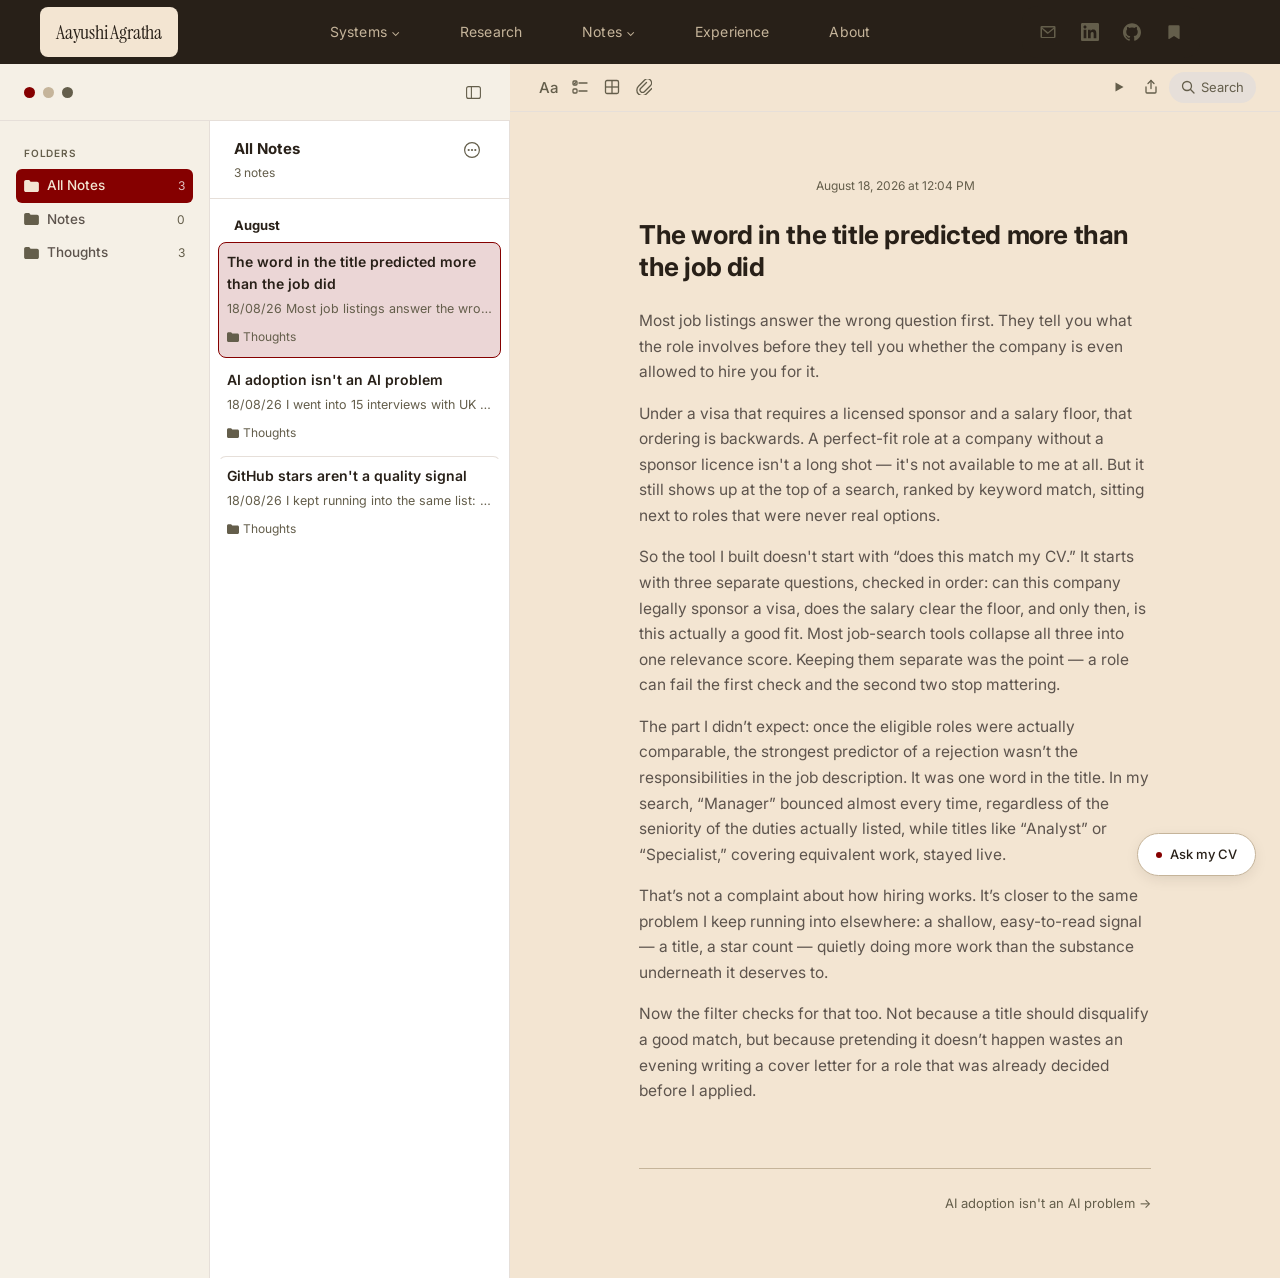
==== commit 27a2eeaf: "Add month header and timestamps to the Notes-app view Restores what the previous commit deliberately" ====
--- a/notes/index.html
+++ b/notes/index.html
@@ -93,19 +93,20 @@
         </div>
         <button class="notes-more-btn" type="button" aria-label="More"><svg width="18" height="18" viewBox="0 0 18 18" fill="none" xmlns="http://www.w3.org/2000/svg"><circle cx="9" cy="9" r="7.4" stroke="currentColor" stroke-width="1.2"/><circle cx="5.7" cy="9" r="1.1" fill="currentColor"/><circle cx="9" cy="9" r="1.1" fill="currentColor"/><circle cx="12.3" cy="9" r="1.1" fill="currentColor"/></svg></button>
       </div>
+      <div class="notes-list-month">August</div>
       <a href="../notes/the-word-in-the-title-predicted-more-than-the-job-did/" class="notes-item active">
         <div class="notes-item-title">The word in the title predicted more than the job did</div>
-        <div class="notes-item-preview">Most job listings answer the wrong question first. They tell...</div>
+        <div class="notes-item-preview"><span class="notes-item-date">18/08/26</span> Most job listings answer the wrong question first. They tell...</div>
         <span class="notes-item-folder"><svg width="12" height="10" viewBox="0 0 16 13" fill="currentColor" xmlns="http://www.w3.org/2000/svg"><path d="M0 2C0 0.895 0.895 0 2 0H5.5L7 1.8H14C15.105 1.8 16 2.695 16 3.8V11C16 12.105 15.105 13 14 13H2C0.895 13 0 12.105 0 11V2Z"/></svg>Thoughts</span>
       </a>
       <a href="../notes/ai-adoption-isnt-an-ai-problem/" class="notes-item">
         <div class="notes-item-title">AI adoption isn't an AI problem</div>
-        <div class="notes-item-preview">I went into 15 interviews with UK B2B marketers expecting to...</div>
+        <div class="notes-item-preview"><span class="notes-item-date">18/08/26</span> I went into 15 interviews with UK B2B marketers expecting to...</div>
         <span class="notes-item-folder"><svg width="12" height="10" viewBox="0 0 16 13" fill="currentColor" xmlns="http://www.w3.org/2000/svg"><path d="M0 2C0 0.895 0.895 0 2 0H5.5L7 1.8H14C15.105 1.8 16 2.695 16 3.8V11C16 12.105 15.105 13 14 13H2C0.895 13 0 12.105 0 11V2Z"/></svg>Thoughts</span>
       </a>
       <a href="../notes/github-stars-arent-a-quality-signal/" class="notes-item">
         <div class="notes-item-title">GitHub stars aren't a quality signal</div>
-        <div class="notes-item-preview">I kept running into the same list: “Best AI marketing skills...</div>
+        <div class="notes-item-preview"><span class="notes-item-date">18/08/26</span> I kept running into the same list: “Best AI marketing skills...</div>
         <span class="notes-item-folder"><svg width="12" height="10" viewBox="0 0 16 13" fill="currentColor" xmlns="http://www.w3.org/2000/svg"><path d="M0 2C0 0.895 0.895 0 2 0H5.5L7 1.8H14C15.105 1.8 16 2.695 16 3.8V11C16 12.105 15.105 13 14 13H2C0.895 13 0 12.105 0 11V2Z"/></svg>Thoughts</span>
       </a>
     </div>
@@ -125,7 +126,7 @@
         </div>
       </div>
       <div class="notes-reading-inner">
-        <div class="notes-reading-meta">2 min read</div>
+        <div class="notes-reading-meta">August 18, 2026 at 12:04 PM</div>
         <h1 class="notes-reading-title">The word in the title predicted more than the job did</h1>
         <div class="notes-reading-body">
           <p>Most job listings answer the wrong question first. They tell you what the role involves before they tell you whether the company is even allowed to hire you for it.</p>
--- a/styles.css
+++ b/styles.css
@@ -1683,6 +1683,13 @@
 }
 .notes-more-btn:hover { background: var(--stone-50); color: var(--ink); }
 
+.notes-list-month {
+  padding: var(--space-m) var(--space-l) var(--space-xs);
+  font-size: 13px;
+  font-weight: 700;
+  color: var(--ink);
+}
+
 .notes-item {
   display: block;
   margin: 2px var(--space-s);
@@ -1711,6 +1718,7 @@
   white-space: nowrap;
   margin-bottom: 5px;
 }
+.notes-item-date { color: var(--ink-muted); }
 .notes-item-folder {
   display: inline-flex;
   align-items: center;
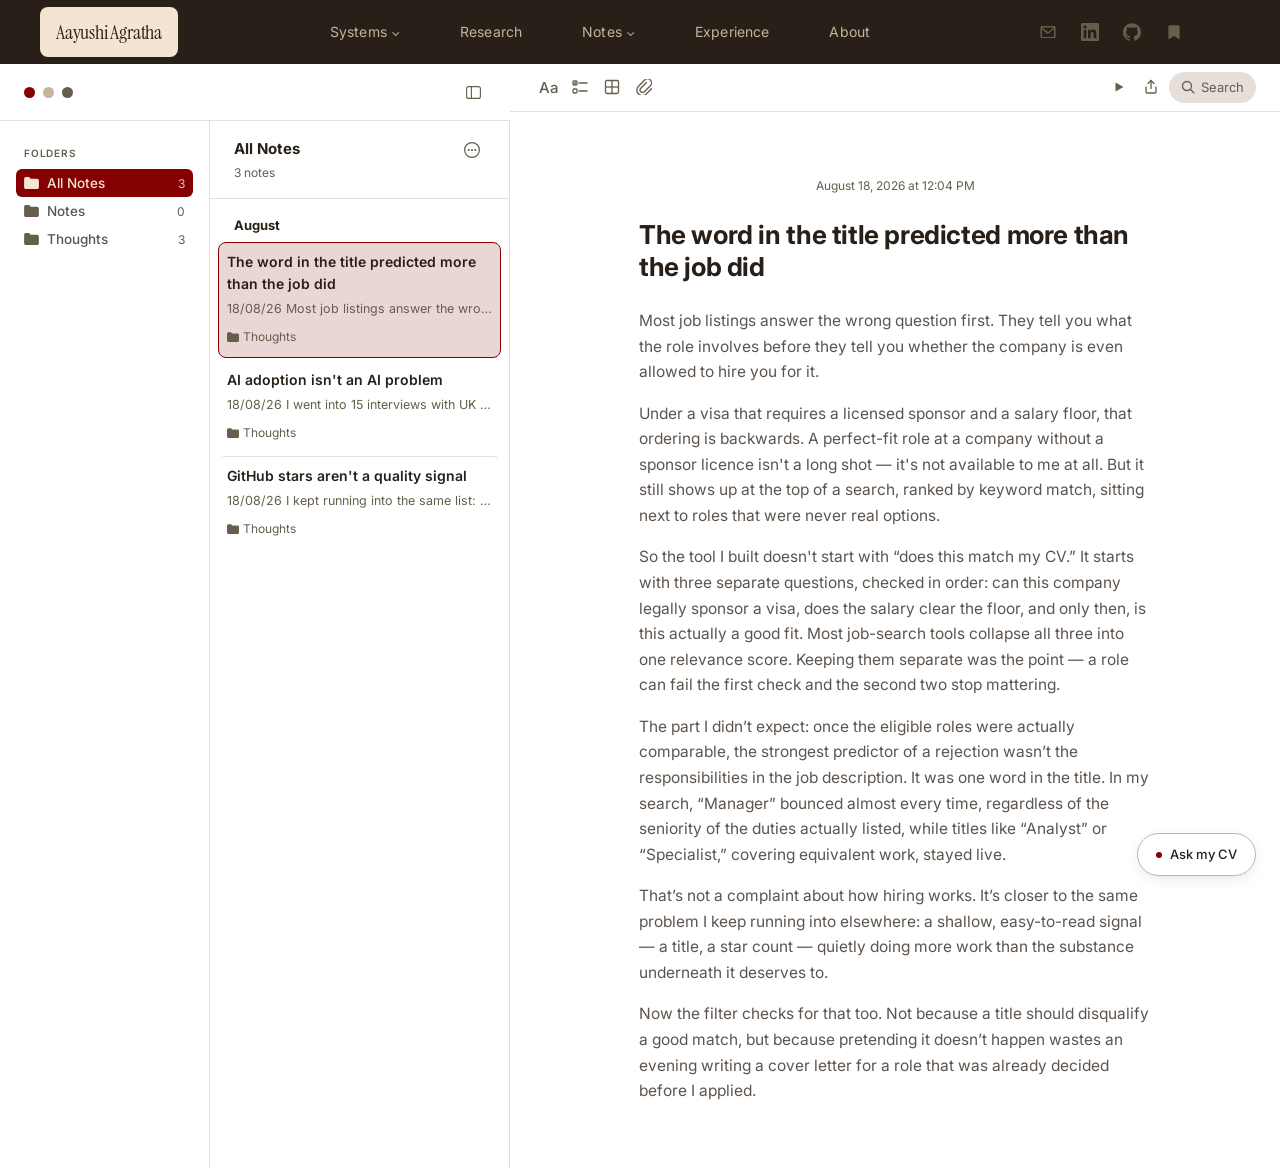
==== commit 832a5988: "Make Notes-app folders actually filter, drop prev/next, unify panel colors - Sidebar folders (All No" ====
--- a/notes/index.html
+++ b/notes/index.html
@@ -80,9 +80,9 @@
 
     <div class="notes-sidebar">
       <div class="notes-sidebar-label">Folders</div>
-      <a href="../notes/" class="notes-sidebar-folder notes-sidebar-folder--active"><svg width="15" height="12" viewBox="0 0 16 13" fill="currentColor" xmlns="http://www.w3.org/2000/svg"><path d="M0 2C0 0.895 0.895 0 2 0H5.5L7 1.8H14C15.105 1.8 16 2.695 16 3.8V11C16 12.105 15.105 13 14 13H2C0.895 13 0 12.105 0 11V2Z"/></svg><span>All Notes</span><span class="notes-sidebar-count">3</span></a>
-      <div class="notes-sidebar-folder"><svg width="15" height="12" viewBox="0 0 16 13" fill="currentColor" xmlns="http://www.w3.org/2000/svg"><path d="M0 2C0 0.895 0.895 0 2 0H5.5L7 1.8H14C15.105 1.8 16 2.695 16 3.8V11C16 12.105 15.105 13 14 13H2C0.895 13 0 12.105 0 11V2Z"/></svg><span>Notes</span><span class="notes-sidebar-count">0</span></div>
-      <div class="notes-sidebar-folder"><svg width="15" height="12" viewBox="0 0 16 13" fill="currentColor" xmlns="http://www.w3.org/2000/svg"><path d="M0 2C0 0.895 0.895 0 2 0H5.5L7 1.8H14C15.105 1.8 16 2.695 16 3.8V11C16 12.105 15.105 13 14 13H2C0.895 13 0 12.105 0 11V2Z"/></svg><span>Thoughts</span><span class="notes-sidebar-count">3</span></div>
+      <button type="button" class="notes-sidebar-folder notes-sidebar-folder--active" data-folder="all"><svg width="15" height="12" viewBox="0 0 16 13" fill="currentColor" xmlns="http://www.w3.org/2000/svg"><path d="M0 2C0 0.895 0.895 0 2 0H5.5L7 1.8H14C15.105 1.8 16 2.695 16 3.8V11C16 12.105 15.105 13 14 13H2C0.895 13 0 12.105 0 11V2Z"/></svg><span>All Notes</span><span class="notes-sidebar-count">3</span></button>
+      <button type="button" class="notes-sidebar-folder" data-folder="Notes"><svg width="15" height="12" viewBox="0 0 16 13" fill="currentColor" xmlns="http://www.w3.org/2000/svg"><path d="M0 2C0 0.895 0.895 0 2 0H5.5L7 1.8H14C15.105 1.8 16 2.695 16 3.8V11C16 12.105 15.105 13 14 13H2C0.895 13 0 12.105 0 11V2Z"/></svg><span>Notes</span><span class="notes-sidebar-count">0</span></button>
+      <button type="button" class="notes-sidebar-folder" data-folder="Thoughts"><svg width="15" height="12" viewBox="0 0 16 13" fill="currentColor" xmlns="http://www.w3.org/2000/svg"><path d="M0 2C0 0.895 0.895 0 2 0H5.5L7 1.8H14C15.105 1.8 16 2.695 16 3.8V11C16 12.105 15.105 13 14 13H2C0.895 13 0 12.105 0 11V2Z"/></svg><span>Thoughts</span><span class="notes-sidebar-count">3</span></button>
     </div>
 
     <div class="notes-list-pane">
@@ -94,21 +94,22 @@
         <button class="notes-more-btn" type="button" aria-label="More"><svg width="18" height="18" viewBox="0 0 18 18" fill="none" xmlns="http://www.w3.org/2000/svg"><circle cx="9" cy="9" r="7.4" stroke="currentColor" stroke-width="1.2"/><circle cx="5.7" cy="9" r="1.1" fill="currentColor"/><circle cx="9" cy="9" r="1.1" fill="currentColor"/><circle cx="12.3" cy="9" r="1.1" fill="currentColor"/></svg></button>
       </div>
       <div class="notes-list-month">August</div>
-      <a href="../notes/the-word-in-the-title-predicted-more-than-the-job-did/" class="notes-item active">
+      <a href="../notes/the-word-in-the-title-predicted-more-than-the-job-did/" class="notes-item active" data-folder="Thoughts">
         <div class="notes-item-title">The word in the title predicted more than the job did</div>
         <div class="notes-item-preview"><span class="notes-item-date">18/08/26</span> Most job listings answer the wrong question first. They tell...</div>
         <span class="notes-item-folder"><svg width="12" height="10" viewBox="0 0 16 13" fill="currentColor" xmlns="http://www.w3.org/2000/svg"><path d="M0 2C0 0.895 0.895 0 2 0H5.5L7 1.8H14C15.105 1.8 16 2.695 16 3.8V11C16 12.105 15.105 13 14 13H2C0.895 13 0 12.105 0 11V2Z"/></svg>Thoughts</span>
       </a>
-      <a href="../notes/ai-adoption-isnt-an-ai-problem/" class="notes-item">
+      <a href="../notes/ai-adoption-isnt-an-ai-problem/" class="notes-item" data-folder="Thoughts">
         <div class="notes-item-title">AI adoption isn't an AI problem</div>
         <div class="notes-item-preview"><span class="notes-item-date">18/08/26</span> I went into 15 interviews with UK B2B marketers expecting to...</div>
         <span class="notes-item-folder"><svg width="12" height="10" viewBox="0 0 16 13" fill="currentColor" xmlns="http://www.w3.org/2000/svg"><path d="M0 2C0 0.895 0.895 0 2 0H5.5L7 1.8H14C15.105 1.8 16 2.695 16 3.8V11C16 12.105 15.105 13 14 13H2C0.895 13 0 12.105 0 11V2Z"/></svg>Thoughts</span>
       </a>
-      <a href="../notes/github-stars-arent-a-quality-signal/" class="notes-item">
+      <a href="../notes/github-stars-arent-a-quality-signal/" class="notes-item" data-folder="Thoughts">
         <div class="notes-item-title">GitHub stars aren't a quality signal</div>
         <div class="notes-item-preview"><span class="notes-item-date">18/08/26</span> I kept running into the same list: “Best AI marketing skills...</div>
         <span class="notes-item-folder"><svg width="12" height="10" viewBox="0 0 16 13" fill="currentColor" xmlns="http://www.w3.org/2000/svg"><path d="M0 2C0 0.895 0.895 0 2 0H5.5L7 1.8H14C15.105 1.8 16 2.695 16 3.8V11C16 12.105 15.105 13 14 13H2C0.895 13 0 12.105 0 11V2Z"/></svg>Thoughts</span>
       </a>
+      <div class="notes-list-empty">No notes in this folder.</div>
     </div>
 
     <div class="notes-reading-pane">
@@ -136,7 +137,6 @@
           <p>That’s not a complaint about how hiring works. It’s closer to the same problem I keep running into elsewhere: a shallow, easy-to-read signal — a title, a star count — quietly doing more work than the substance underneath it deserves to.</p>
           <p>Now the filter checks for that too. Not because a title should disqualify a good match, but because pretending it doesn’t happen wastes an evening writing a cover letter for a role that was already decided before I applied.</p>
         </div>
-      <div class="notes-prevnext"><span></span><a href="../notes/ai-adoption-isnt-an-ai-problem/" class="next">AI adoption isn't an AI problem →</a></div>
       </div>
     </div>
   </main>
--- a/styles.css
+++ b/styles.css
@@ -1588,7 +1588,7 @@
   align-items: center;
   gap: var(--space-s);
   padding: var(--space-m) var(--space-l);
-  background: var(--stone-50);
+  background: var(--white);
   border-bottom: 1px solid var(--stone-100);
 }
 
@@ -1612,7 +1612,7 @@
 
 .notes-sidebar {
   grid-area: sidebar;
-  background: var(--stone-50);
+  background: var(--white);
   border-right: 1px solid var(--stone-100);
   padding: var(--space-l) var(--space-m);
 }
@@ -1627,6 +1627,13 @@
 }
 
 .notes-sidebar-folder {
+  appearance: none;
+  width: 100%;
+  background: none;
+  border: none;
+  font-family: inherit;
+  cursor: pointer;
+  text-align: left;
   display: flex;
   align-items: center;
   gap: 8px;
@@ -1639,7 +1646,7 @@
 }
 
 .notes-sidebar-folder svg { flex-shrink: 0; color: var(--stone-400); transition: color 0.15s var(--ease); }
-a.notes-sidebar-folder:hover { background: var(--stone-100); }
+.notes-sidebar-folder:not(.notes-sidebar-folder--active):hover { background: var(--stone-100); }
 
 .notes-sidebar-folder span:first-of-type { flex: 1; }
 
@@ -1690,6 +1697,14 @@
   color: var(--ink);
 }
 
+.notes-list-empty {
+  display: none;
+  padding: var(--space-2xl) var(--space-l);
+  text-align: center;
+  font-size: 13px;
+  color: var(--ink-muted);
+}
+
 .notes-item {
   display: block;
   margin: 2px var(--space-s);
@@ -1728,7 +1743,7 @@
 }
 .notes-item-folder svg { color: var(--stone-400); }
 
-.notes-reading-pane { grid-area: reading; background: var(--off-white); display: flex; flex-direction: column; }
+.notes-reading-pane { grid-area: reading; background: var(--white); display: flex; flex-direction: column; }
 
 .notes-reading-toolbar {
   display: flex;
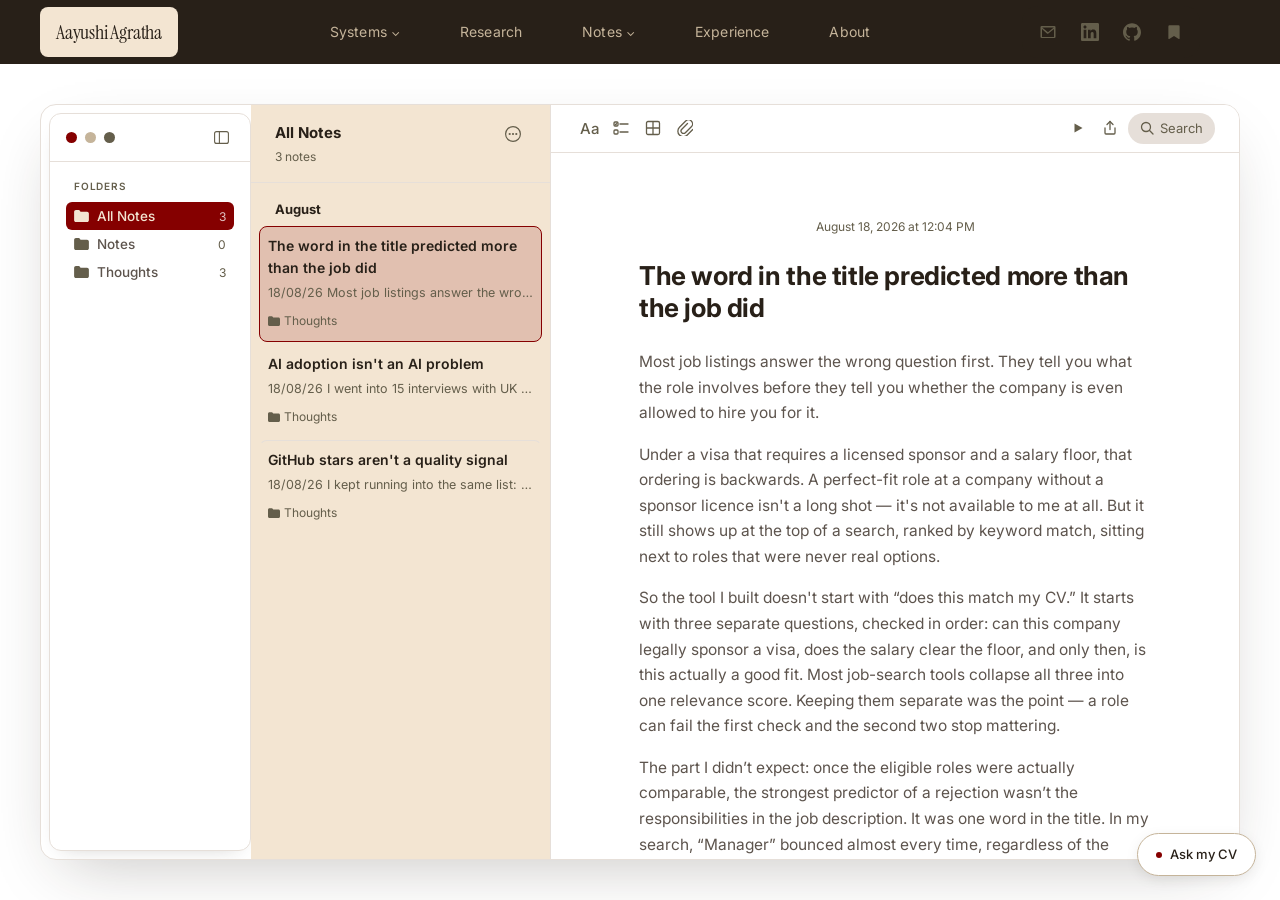
==== commit a30989f9: "Match the actual Notes app reference: floating window, list-pane cream, real read-aloud Pulled the r" ====
--- a/notes/index.html
+++ b/notes/index.html
@@ -71,18 +71,19 @@
   </div>
 
   <main id="main-content" class="notes-app">
-    <div class="notes-chrome">
-      <span class="notes-dot notes-dot--1"></span>
-      <span class="notes-dot notes-dot--2"></span>
-      <span class="notes-dot notes-dot--3"></span>
-      <button class="notes-sidebar-toggle" type="button" aria-label="Toggle sidebar"><svg width="15" height="13" viewBox="0 0 15 13" fill="none" xmlns="http://www.w3.org/2000/svg"><rect x="0.6" y="0.6" width="13.8" height="11.8" rx="2" stroke="currentColor" stroke-width="1.1"/><line x1="5.4" y1="0.6" x2="5.4" y2="12.4" stroke="currentColor" stroke-width="1.1"/></svg></button>
-    </div>
-
     <div class="notes-sidebar">
-      <div class="notes-sidebar-label">Folders</div>
-      <button type="button" class="notes-sidebar-folder notes-sidebar-folder--active" data-folder="all"><svg width="15" height="12" viewBox="0 0 16 13" fill="currentColor" xmlns="http://www.w3.org/2000/svg"><path d="M0 2C0 0.895 0.895 0 2 0H5.5L7 1.8H14C15.105 1.8 16 2.695 16 3.8V11C16 12.105 15.105 13 14 13H2C0.895 13 0 12.105 0 11V2Z"/></svg><span>All Notes</span><span class="notes-sidebar-count">3</span></button>
-      <button type="button" class="notes-sidebar-folder" data-folder="Notes"><svg width="15" height="12" viewBox="0 0 16 13" fill="currentColor" xmlns="http://www.w3.org/2000/svg"><path d="M0 2C0 0.895 0.895 0 2 0H5.5L7 1.8H14C15.105 1.8 16 2.695 16 3.8V11C16 12.105 15.105 13 14 13H2C0.895 13 0 12.105 0 11V2Z"/></svg><span>Notes</span><span class="notes-sidebar-count">0</span></button>
-      <button type="button" class="notes-sidebar-folder" data-folder="Thoughts"><svg width="15" height="12" viewBox="0 0 16 13" fill="currentColor" xmlns="http://www.w3.org/2000/svg"><path d="M0 2C0 0.895 0.895 0 2 0H5.5L7 1.8H14C15.105 1.8 16 2.695 16 3.8V11C16 12.105 15.105 13 14 13H2C0.895 13 0 12.105 0 11V2Z"/></svg><span>Thoughts</span><span class="notes-sidebar-count">3</span></button>
+      <div class="notes-sidebar-topbar">
+        <span class="notes-dot notes-dot--1"></span>
+        <span class="notes-dot notes-dot--2"></span>
+        <span class="notes-dot notes-dot--3"></span>
+        <button class="notes-sidebar-toggle" type="button" aria-label="Toggle sidebar"><svg width="15" height="13" viewBox="0 0 15 13" fill="none" xmlns="http://www.w3.org/2000/svg"><rect x="0.6" y="0.6" width="13.8" height="11.8" rx="2" stroke="currentColor" stroke-width="1.1"/><line x1="5.4" y1="0.6" x2="5.4" y2="12.4" stroke="currentColor" stroke-width="1.1"/></svg></button>
+      </div>
+      <div class="notes-sidebar-nav">
+        <div class="notes-sidebar-label">Folders</div>
+        <button type="button" class="notes-sidebar-folder notes-sidebar-folder--active" data-folder="all"><svg width="15" height="12" viewBox="0 0 16 13" fill="currentColor" xmlns="http://www.w3.org/2000/svg"><path d="M0 2C0 0.895 0.895 0 2 0H5.5L7 1.8H14C15.105 1.8 16 2.695 16 3.8V11C16 12.105 15.105 13 14 13H2C0.895 13 0 12.105 0 11V2Z"/></svg><span>All Notes</span><span class="notes-sidebar-count">3</span></button>
+        <button type="button" class="notes-sidebar-folder" data-folder="Notes"><svg width="15" height="12" viewBox="0 0 16 13" fill="currentColor" xmlns="http://www.w3.org/2000/svg"><path d="M0 2C0 0.895 0.895 0 2 0H5.5L7 1.8H14C15.105 1.8 16 2.695 16 3.8V11C16 12.105 15.105 13 14 13H2C0.895 13 0 12.105 0 11V2Z"/></svg><span>Notes</span><span class="notes-sidebar-count">0</span></button>
+        <button type="button" class="notes-sidebar-folder" data-folder="Thoughts"><svg width="15" height="12" viewBox="0 0 16 13" fill="currentColor" xmlns="http://www.w3.org/2000/svg"><path d="M0 2C0 0.895 0.895 0 2 0H5.5L7 1.8H14C15.105 1.8 16 2.695 16 3.8V11C16 12.105 15.105 13 14 13H2C0.895 13 0 12.105 0 11V2Z"/></svg><span>Thoughts</span><span class="notes-sidebar-count">3</span></button>
+      </div>
     </div>
 
     <div class="notes-list-pane">
@@ -93,7 +94,8 @@
         </div>
         <button class="notes-more-btn" type="button" aria-label="More"><svg width="18" height="18" viewBox="0 0 18 18" fill="none" xmlns="http://www.w3.org/2000/svg"><circle cx="9" cy="9" r="7.4" stroke="currentColor" stroke-width="1.2"/><circle cx="5.7" cy="9" r="1.1" fill="currentColor"/><circle cx="9" cy="9" r="1.1" fill="currentColor"/><circle cx="12.3" cy="9" r="1.1" fill="currentColor"/></svg></button>
       </div>
-      <div class="notes-list-month">August</div>
+      <div class="notes-list-scroll">
+        <div class="notes-list-month">August</div>
       <a href="../notes/the-word-in-the-title-predicted-more-than-the-job-did/" class="notes-item active" data-folder="Thoughts">
         <div class="notes-item-title">The word in the title predicted more than the job did</div>
         <div class="notes-item-preview"><span class="notes-item-date">18/08/26</span> Most job listings answer the wrong question first. They tell...</div>
@@ -109,7 +111,8 @@
         <div class="notes-item-preview"><span class="notes-item-date">18/08/26</span> I kept running into the same list: “Best AI marketing skills...</div>
         <span class="notes-item-folder"><svg width="12" height="10" viewBox="0 0 16 13" fill="currentColor" xmlns="http://www.w3.org/2000/svg"><path d="M0 2C0 0.895 0.895 0 2 0H5.5L7 1.8H14C15.105 1.8 16 2.695 16 3.8V11C16 12.105 15.105 13 14 13H2C0.895 13 0 12.105 0 11V2Z"/></svg>Thoughts</span>
       </a>
-      <div class="notes-list-empty">No notes in this folder.</div>
+        <div class="notes-list-empty">No notes in this folder.</div>
+      </div>
     </div>
 
     <div class="notes-reading-pane">
@@ -121,7 +124,7 @@
           <button class="notes-toolbar-btn" type="button"><svg width="16" height="16" viewBox="0 0 16 16" fill="none" xmlns="http://www.w3.org/2000/svg"><path d="M10.5 3.5L4.8 9.2a2.5 2.5 0 0 0 3.54 3.54l6-6a4 4 0 0 0-5.66-5.66l-6.2 6.2a5.5 5.5 0 0 0 7.78 7.78l5.5-5.5" stroke="currentColor" stroke-width="1.3" stroke-linecap="round" stroke-linejoin="round"/></svg></button>
         </div>
         <div class="notes-toolbar-group">
-          <button class="notes-toolbar-btn" type="button"><svg width="14" height="14" viewBox="0 0 14 14" fill="currentColor" xmlns="http://www.w3.org/2000/svg"><path d="M3.5 2.5v9l8-4.5-8-4.5z"/></svg></button>
+          <button class="notes-toolbar-btn notes-play-btn" type="button" aria-label="Listen to this note"><svg width="14" height="14" viewBox="0 0 14 14" fill="currentColor" xmlns="http://www.w3.org/2000/svg"><path d="M3.5 2.5v9l8-4.5-8-4.5z"/></svg></button>
           <button class="notes-toolbar-btn" type="button"><svg width="16" height="16" viewBox="0 0 16 16" fill="none" xmlns="http://www.w3.org/2000/svg"><path d="M8 1.5v8" stroke="currentColor" stroke-width="1.3" stroke-linecap="round"/><path d="M5 4.5L8 1.5l3 3" stroke="currentColor" stroke-width="1.3" stroke-linecap="round" stroke-linejoin="round"/><path d="M3 8v5a1 1 0 0 0 1 1h8a1 1 0 0 0 1-1V8" stroke="currentColor" stroke-width="1.3" stroke-linecap="round" stroke-linejoin="round"/></svg></button>
           <div class="notes-toolbar-search"><svg width="14" height="14" viewBox="0 0 14 14" fill="none" xmlns="http://www.w3.org/2000/svg"><circle cx="6" cy="6" r="4.5" stroke="currentColor" stroke-width="1.3"/><line x1="9.3" y1="9.3" x2="13" y2="13" stroke="currentColor" stroke-width="1.3" stroke-linecap="round"/></svg><span>Search</span></div>
         </div>
--- a/styles.css
+++ b/styles.css
@@ -1572,23 +1572,38 @@
 .notes-app {
   display: grid;
   grid-template-columns: 210px 300px 1fr;
-  grid-template-rows: auto 1fr;
-  grid-template-areas:
-    "chrome chrome reading"
-    "sidebar list reading";
-  min-height: 100vh;
+  height: calc(100vh - 64px - var(--space-xl) * 2);
+  margin: calc(64px + var(--space-xl)) var(--space-xl) var(--space-xl);
   box-sizing: border-box;
-  padding-top: 64px; /* clears the fixed nav */
+  border-radius: 16px;
+  overflow: hidden;
+  border: 1px solid var(--stone-100);
+  box-shadow: 0 24px 64px -24px rgba(40, 32, 24, 0.28);
+  background: var(--white);
   font-family: var(--font-sans);
 }
 
-.notes-chrome {
-  grid-area: chrome;
+/* Only the folders column floats as its own rounded card, like the
+   reference — the list and reading panes are flush, clipped only by
+   the outer window's own corners. */
+.notes-sidebar {
+  display: flex;
+  flex-direction: column;
+  overflow: hidden;
+  margin: var(--space-s) 0 var(--space-s) var(--space-s);
+  border: 1px solid var(--stone-100);
+  border-radius: 12px;
+  background: var(--white);
+  box-shadow: 0 8px 20px -14px rgba(40, 32, 24, 0.3);
+}
+
+.notes-sidebar-topbar {
   display: flex;
   align-items: center;
   gap: var(--space-s);
-  padding: var(--space-m) var(--space-l);
-  background: var(--white);
+  height: 48px;
+  flex-shrink: 0;
+  padding: 0 var(--space-m);
   border-bottom: 1px solid var(--stone-100);
 }
 
@@ -1610,12 +1625,7 @@
 }
 .notes-sidebar-toggle:hover { background: var(--stone-100); color: var(--ink); }
 
-.notes-sidebar {
-  grid-area: sidebar;
-  background: var(--white);
-  border-right: 1px solid var(--stone-100);
-  padding: var(--space-l) var(--space-m);
-}
+.notes-sidebar-nav { flex: 1; overflow-y: auto; padding: var(--space-m); }
 
 .notes-sidebar-label {
   font-size: 10px;
@@ -1660,11 +1670,14 @@
 .notes-sidebar-count { font-size: 12px; color: var(--ink-muted); font-weight: 400; }
 
 .notes-list-pane {
-  grid-area: list;
   border-right: 1px solid var(--stone-100);
-  background: var(--white);
-  overflow-y: auto;
-}
+  background: var(--off-white); /* field-notes cream — matches the homepage teaser section */
+  display: flex;
+  flex-direction: column;
+  overflow: hidden;
+}
+
+.notes-list-scroll { flex: 1; overflow-y: auto; }
 
 .notes-list-header {
   display: flex;
@@ -1743,7 +1756,7 @@
 }
 .notes-item-folder svg { color: var(--stone-400); }
 
-.notes-reading-pane { grid-area: reading; background: var(--white); display: flex; flex-direction: column; }
+.notes-reading-pane { background: var(--white); display: flex; flex-direction: column; overflow: hidden; }
 
 .notes-reading-toolbar {
   display: flex;
@@ -1768,6 +1781,8 @@
 }
 .notes-toolbar-btn:hover { background: var(--stone-100); color: var(--ink-soft); }
 .notes-toolbar-btn--text { font-family: var(--font-sans); font-size: 15px; font-weight: 500; }
+.notes-toolbar-btn.notes-play-btn--active,
+.notes-toolbar-btn.notes-play-btn--active:hover { color: var(--accent); background: var(--accent-tint); }
 
 .notes-toolbar-search {
   display: flex;
@@ -1780,7 +1795,7 @@
   font-size: 13px;
 }
 
-.notes-reading-inner { max-width: 560px; margin: 0 auto; padding: var(--space-2xl) var(--space-l); width: 100%; box-sizing: border-box; }
+.notes-reading-inner { max-width: 560px; margin: 0 auto; padding: var(--space-2xl) var(--space-l); width: 100%; box-sizing: border-box; flex: 1; overflow-y: auto; }
 
 .notes-reading-meta {
   font-size: 12px;
@@ -1808,30 +1823,25 @@
 }
 .notes-reading-body p:last-child { margin-bottom: 0; }
 
-.notes-prevnext {
-  display: flex;
-  justify-content: space-between;
-  gap: var(--space-l);
-  margin-top: var(--space-2xl);
-  padding-top: var(--space-l);
-  border-top: 1px solid var(--stone-200);
-}
-
-.notes-prevnext a {
-  font-size: 13px;
-  color: var(--ink-muted);
-  max-width: 45%;
-  transition: color 0.15s var(--ease);
-}
-.notes-prevnext a:hover { color: var(--accent); }
-.notes-prevnext .next { text-align: right; margin-left: auto; }
-
 @media (max-width: 860px) {
-  .notes-app { grid-template-columns: 1fr; grid-template-areas: "chrome" "list" "reading"; min-height: auto; }
+  .notes-app {
+    display: block;
+    height: auto;
+    margin: 64px 0 0;
+    border-radius: 0;
+    border: none;
+    box-shadow: none;
+  }
   .notes-sidebar { display: none; }
-  .notes-list-pane { border-right: none; border-bottom: 1px solid var(--stone-100); }
+  .notes-list-pane {
+    border-right: none;
+    border-bottom: 1px solid var(--stone-100);
+    overflow: visible;
+  }
+  .notes-list-scroll { overflow-y: visible; }
+  .notes-reading-pane { overflow: visible; }
   .notes-reading-toolbar { flex-wrap: wrap; }
-  .notes-reading-inner { padding: var(--space-l); }
+  .notes-reading-inner { padding: var(--space-l); overflow-y: visible; }
 }
 
 /* ----------------------------------------------------------
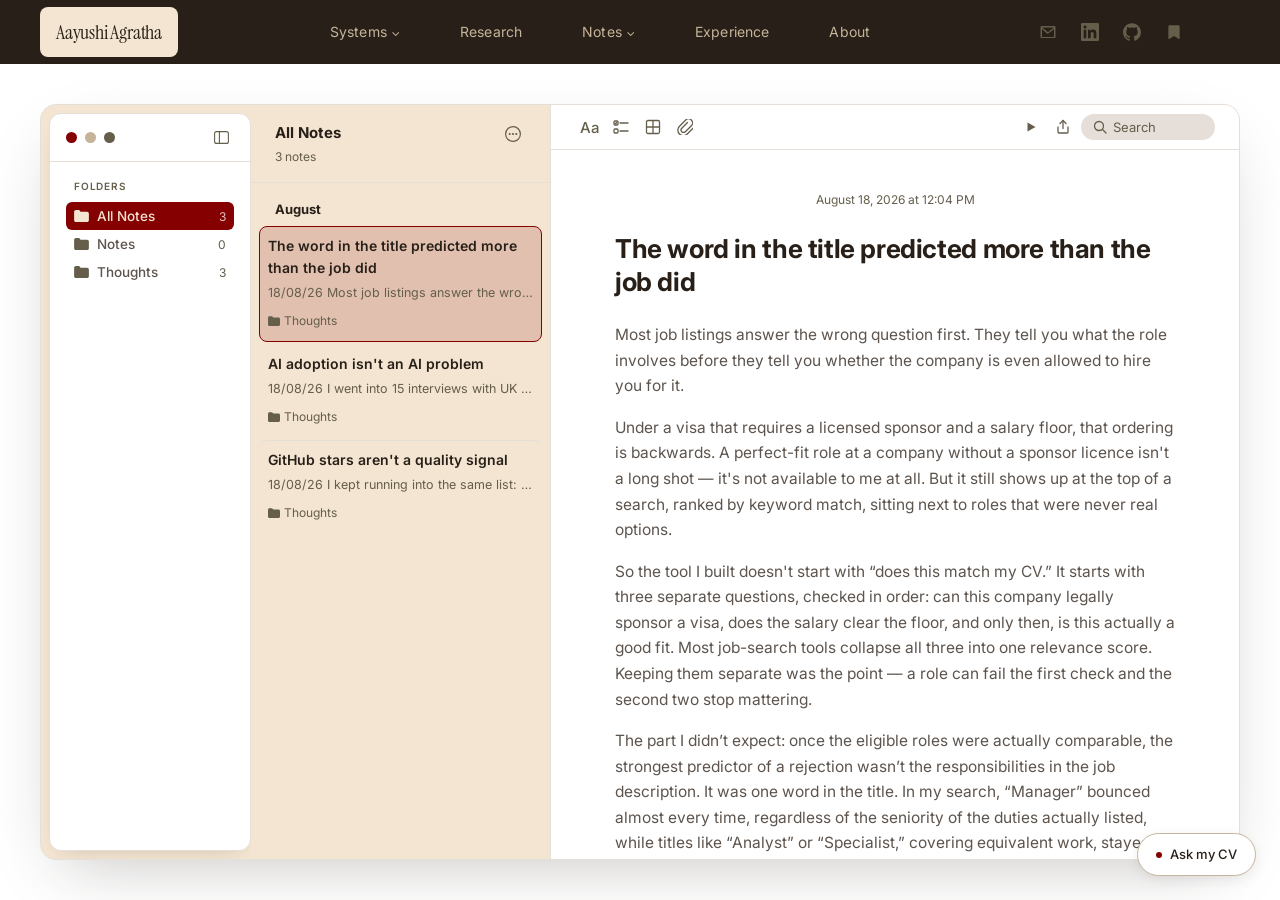
==== commit 996adc2d: "Cream backdrop behind the sidebar, real search, wider reading column - .notes-app background moves f" ====
--- a/notes/index.html
+++ b/notes/index.html
@@ -126,7 +126,7 @@
         <div class="notes-toolbar-group">
           <button class="notes-toolbar-btn notes-play-btn" type="button" aria-label="Listen to this note"><svg width="14" height="14" viewBox="0 0 14 14" fill="currentColor" xmlns="http://www.w3.org/2000/svg"><path d="M3.5 2.5v9l8-4.5-8-4.5z"/></svg></button>
           <button class="notes-toolbar-btn" type="button"><svg width="16" height="16" viewBox="0 0 16 16" fill="none" xmlns="http://www.w3.org/2000/svg"><path d="M8 1.5v8" stroke="currentColor" stroke-width="1.3" stroke-linecap="round"/><path d="M5 4.5L8 1.5l3 3" stroke="currentColor" stroke-width="1.3" stroke-linecap="round" stroke-linejoin="round"/><path d="M3 8v5a1 1 0 0 0 1 1h8a1 1 0 0 0 1-1V8" stroke="currentColor" stroke-width="1.3" stroke-linecap="round" stroke-linejoin="round"/></svg></button>
-          <div class="notes-toolbar-search"><svg width="14" height="14" viewBox="0 0 14 14" fill="none" xmlns="http://www.w3.org/2000/svg"><circle cx="6" cy="6" r="4.5" stroke="currentColor" stroke-width="1.3"/><line x1="9.3" y1="9.3" x2="13" y2="13" stroke="currentColor" stroke-width="1.3" stroke-linecap="round"/></svg><span>Search</span></div>
+          <label class="notes-toolbar-search"><svg width="14" height="14" viewBox="0 0 14 14" fill="none" xmlns="http://www.w3.org/2000/svg"><circle cx="6" cy="6" r="4.5" stroke="currentColor" stroke-width="1.3"/><line x1="9.3" y1="9.3" x2="13" y2="13" stroke="currentColor" stroke-width="1.3" stroke-linecap="round"/></svg><input type="search" class="notes-search-input" placeholder="Search" aria-label="Search notes"></label>
         </div>
       </div>
       <div class="notes-reading-inner">
--- a/styles.css
+++ b/styles.css
@@ -937,6 +937,11 @@
 /* ----------------------------------------------------------
 ABOUT
 ---------------------------------------------------------- */
+/* About's header holds only the "Hello" label, no title, so the
+   shared .section-header 64px margin (sized for label+title pairs)
+   reads as a gap here — tighten it for this section specifically. */
+#about .section-header { margin-bottom: var(--space-m); }
+
 .about-grid {
      max-width: var(--col-w);
 }
@@ -1579,7 +1584,7 @@
   overflow: hidden;
   border: 1px solid var(--stone-100);
   box-shadow: 0 24px 64px -24px rgba(40, 32, 24, 0.28);
-  background: var(--white);
+  background: var(--off-white); /* sits behind the floating sidebar card too, not just the list pane */
   font-family: var(--font-sans);
 }
 
@@ -1795,7 +1800,22 @@
   font-size: 13px;
 }
 
-.notes-reading-inner { max-width: 560px; margin: 0 auto; padding: var(--space-2xl) var(--space-l); width: 100%; box-sizing: border-box; flex: 1; overflow-y: auto; }
+.notes-toolbar-search svg { flex-shrink: 0; }
+
+.notes-search-input {
+  appearance: none;
+  border: none;
+  background: none;
+  font-family: inherit;
+  font-size: 13px;
+  color: var(--ink);
+  width: 90px;
+  transition: width 0.2s var(--ease);
+}
+.notes-search-input:focus { outline: none; width: 140px; }
+.notes-search-input::placeholder { color: var(--ink-muted); }
+
+.notes-reading-inner { max-width: 720px; margin: 0 auto; padding: var(--space-xl) var(--space-2xl); width: 100%; box-sizing: border-box; flex: 1; overflow-y: auto; }
 
 .notes-reading-meta {
   font-size: 12px;
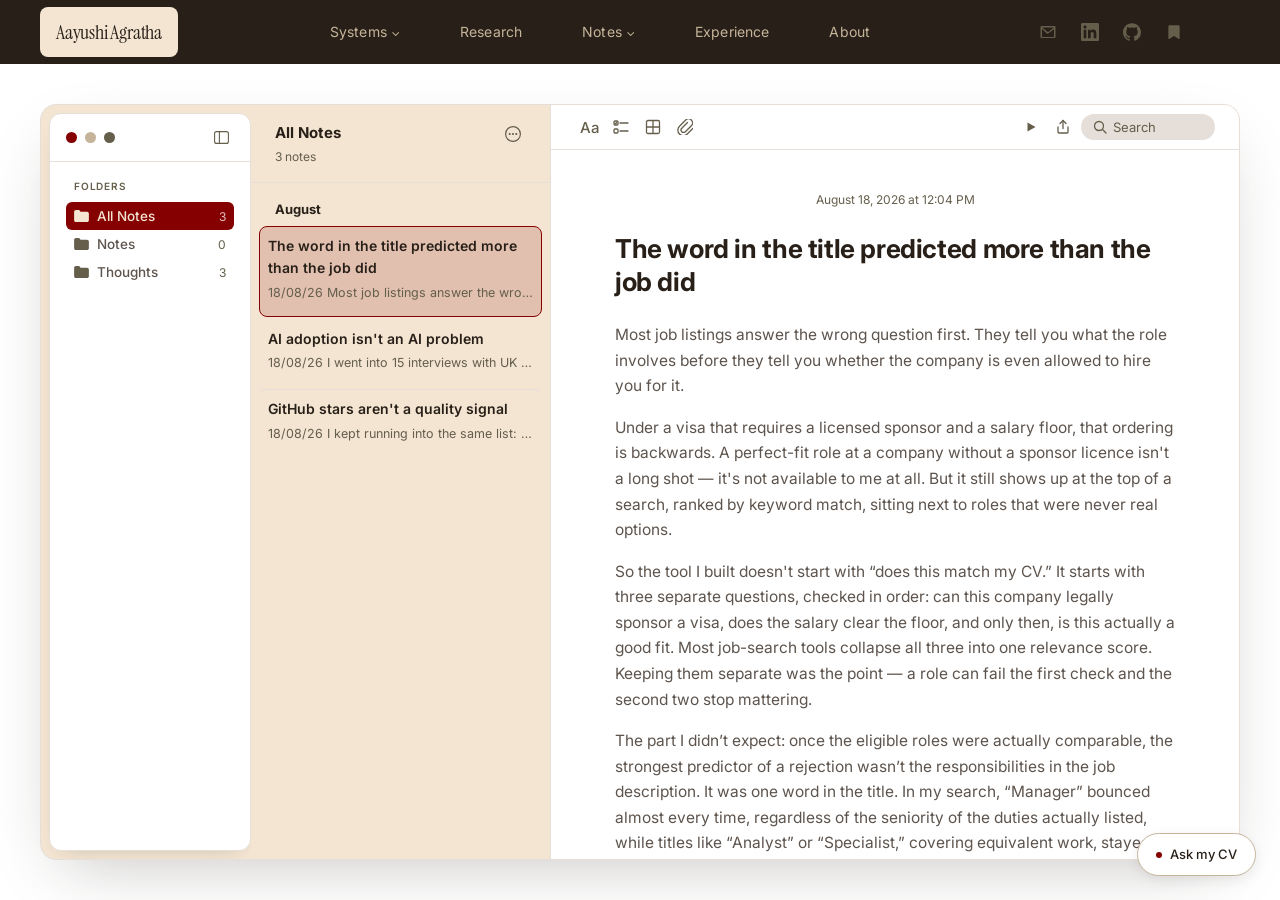
==== commit d4db244e: "Drop the folder tag from note list rows Folder is metadata for filtering, not something each row nee" ====
--- a/notes/index.html
+++ b/notes/index.html
@@ -99,17 +99,14 @@
       <a href="../notes/the-word-in-the-title-predicted-more-than-the-job-did/" class="notes-item active" data-folder="Thoughts">
         <div class="notes-item-title">The word in the title predicted more than the job did</div>
         <div class="notes-item-preview"><span class="notes-item-date">18/08/26</span> Most job listings answer the wrong question first. They tell...</div>
-        <span class="notes-item-folder"><svg width="12" height="10" viewBox="0 0 16 13" fill="currentColor" xmlns="http://www.w3.org/2000/svg"><path d="M0 2C0 0.895 0.895 0 2 0H5.5L7 1.8H14C15.105 1.8 16 2.695 16 3.8V11C16 12.105 15.105 13 14 13H2C0.895 13 0 12.105 0 11V2Z"/></svg>Thoughts</span>
       </a>
       <a href="../notes/ai-adoption-isnt-an-ai-problem/" class="notes-item" data-folder="Thoughts">
         <div class="notes-item-title">AI adoption isn't an AI problem</div>
         <div class="notes-item-preview"><span class="notes-item-date">18/08/26</span> I went into 15 interviews with UK B2B marketers expecting to...</div>
-        <span class="notes-item-folder"><svg width="12" height="10" viewBox="0 0 16 13" fill="currentColor" xmlns="http://www.w3.org/2000/svg"><path d="M0 2C0 0.895 0.895 0 2 0H5.5L7 1.8H14C15.105 1.8 16 2.695 16 3.8V11C16 12.105 15.105 13 14 13H2C0.895 13 0 12.105 0 11V2Z"/></svg>Thoughts</span>
       </a>
       <a href="../notes/github-stars-arent-a-quality-signal/" class="notes-item" data-folder="Thoughts">
         <div class="notes-item-title">GitHub stars aren't a quality signal</div>
         <div class="notes-item-preview"><span class="notes-item-date">18/08/26</span> I kept running into the same list: “Best AI marketing skills...</div>
-        <span class="notes-item-folder"><svg width="12" height="10" viewBox="0 0 16 13" fill="currentColor" xmlns="http://www.w3.org/2000/svg"><path d="M0 2C0 0.895 0.895 0 2 0H5.5L7 1.8H14C15.105 1.8 16 2.695 16 3.8V11C16 12.105 15.105 13 14 13H2C0.895 13 0 12.105 0 11V2Z"/></svg>Thoughts</span>
       </a>
         <div class="notes-list-empty">No notes in this folder.</div>
       </div>
--- a/styles.css
+++ b/styles.css
@@ -1752,14 +1752,6 @@
   margin-bottom: 5px;
 }
 .notes-item-date { color: var(--ink-muted); }
-.notes-item-folder {
-  display: inline-flex;
-  align-items: center;
-  gap: 4px;
-  font-size: 12px;
-  color: var(--ink-muted);
-}
-.notes-item-folder svg { color: var(--stone-400); }
 
 .notes-reading-pane { background: var(--white); display: flex; flex-direction: column; overflow: hidden; }
 
